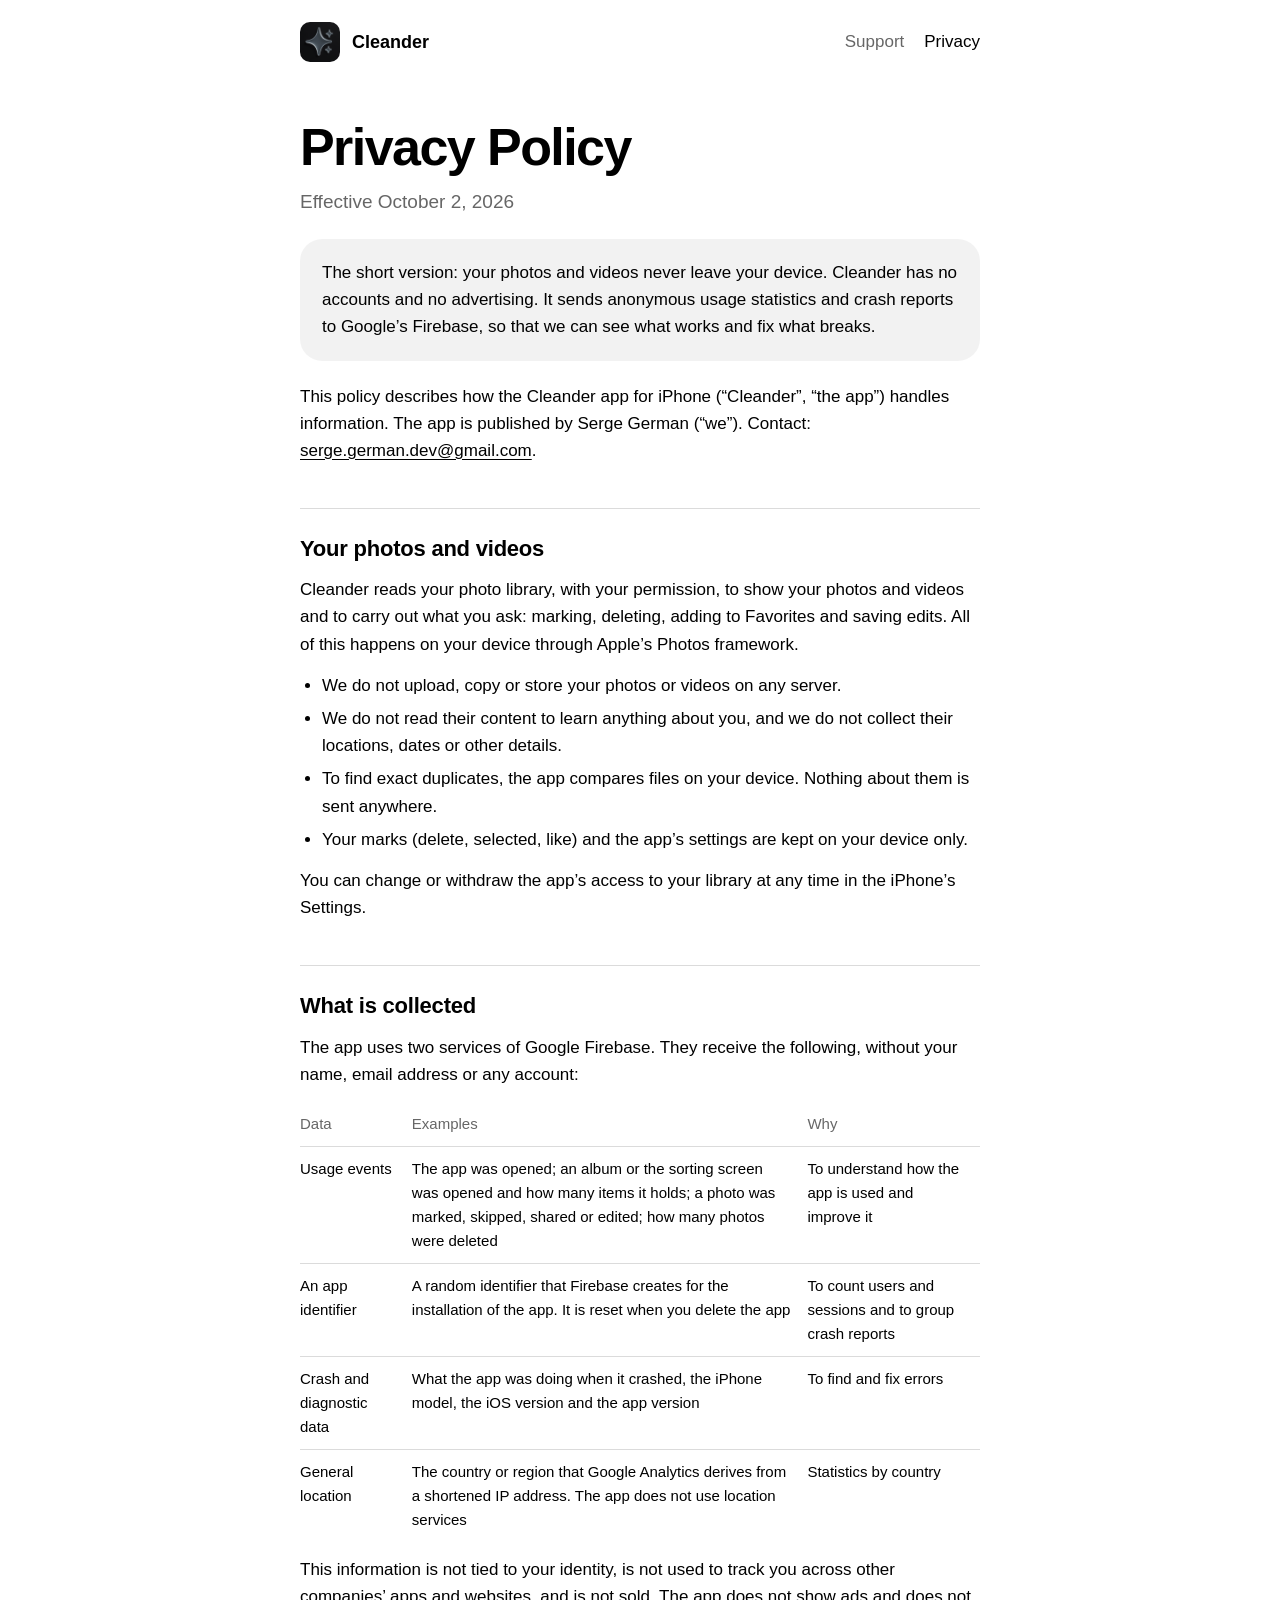
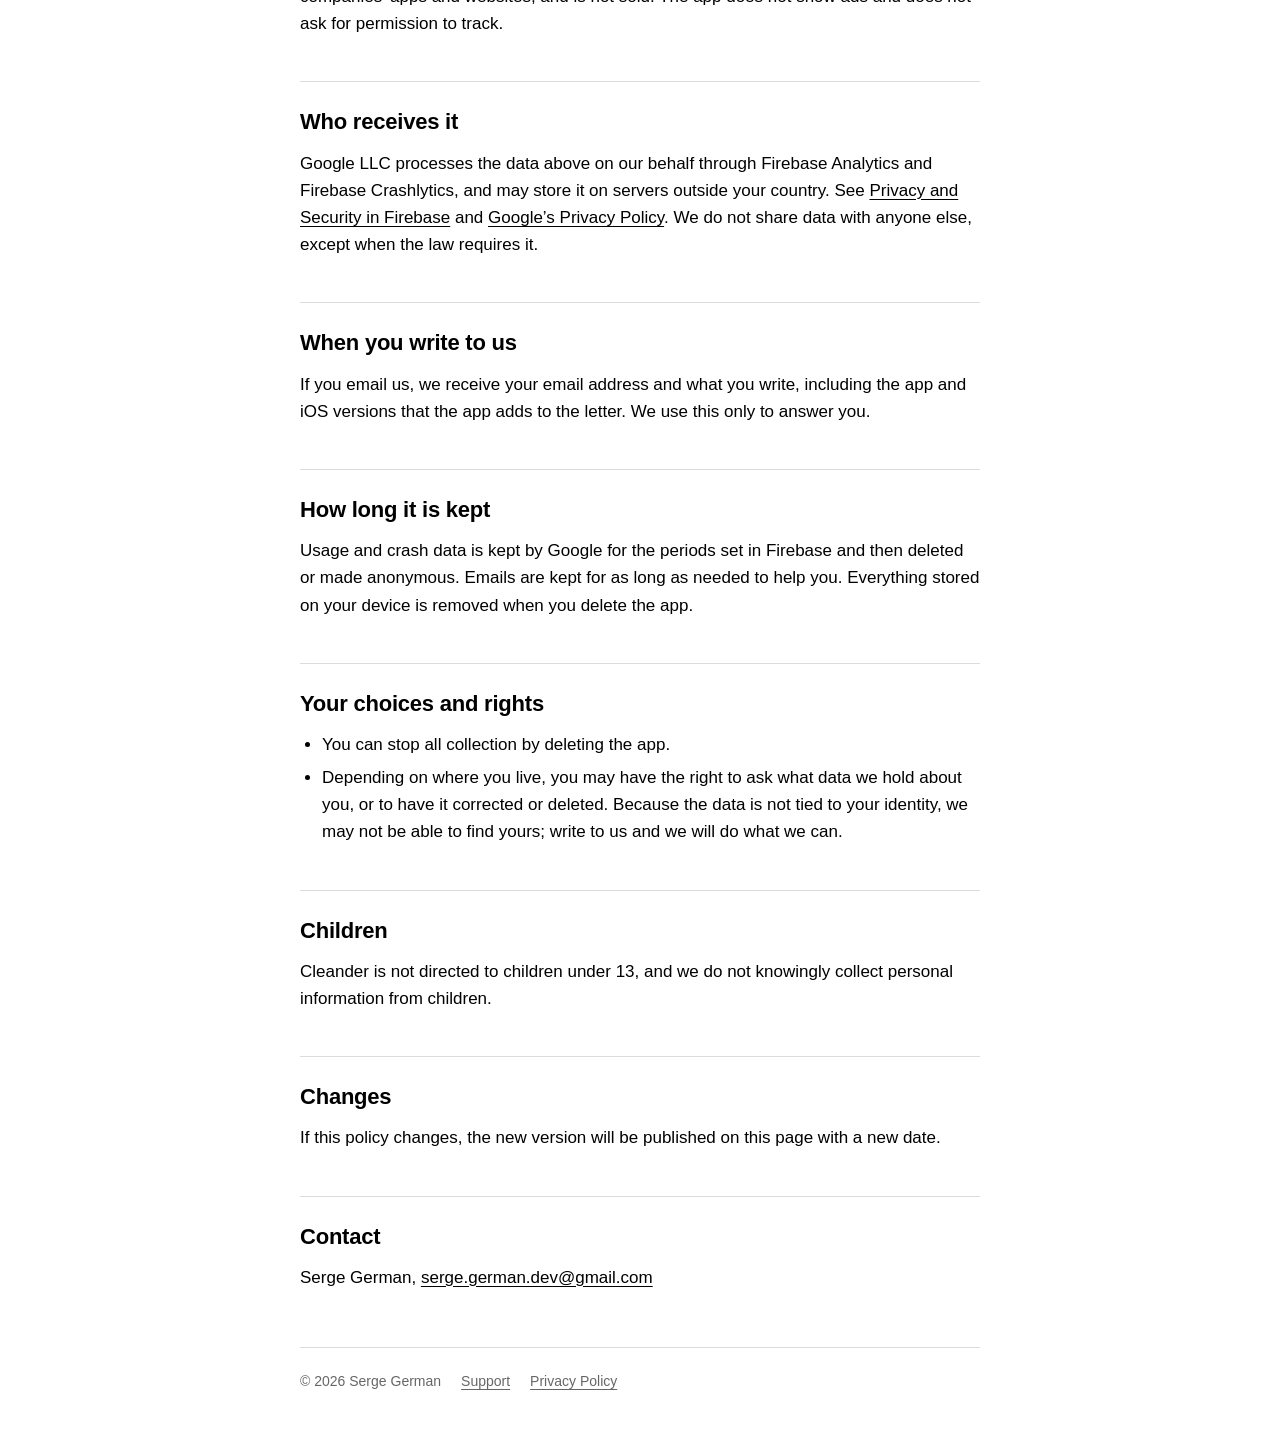
==== privacy/index.html @ ff63585e "Cleander: support page and privacy policy Co-Authored-By: Claude Fable 5.1 <noreply@anthropic.com>" ====
<!doctype html>
<html lang="en">
<head>
<meta charset="utf-8">
<meta name="viewport" content="width=device-width, initial-scale=1">
<title>Cleander Privacy Policy</title>
<meta name="description" content="What data Cleander handles, what leaves your device and what never does.">
<link rel="icon" href="/favicon.png">
<link rel="stylesheet" href="/style.css">
</head>
<body>
<div class="wrap">
<header>
  <a class="brand" href="/"><img src="/icon.png" alt="">Cleander</a>
  <nav><a href="/support/">Support</a><a href="/privacy/" aria-current="page">Privacy</a></nav>
</header>
<main>
<h1>Privacy Policy</h1>
<p class="lead">Effective October 2, 2026</p>

<div class="card">
  <p>The short version: your photos and videos never leave your device. Cleander has no accounts and no advertising. It sends anonymous usage statistics and crash reports to Google’s Firebase, so that we can see what works and fix what breaks.</p>
</div>

<p>This policy describes how the Cleander app for iPhone (“Cleander”, “the app”) handles information. The app is published by Serge German (“we”). Contact: <a href="mailto:serge.german.dev@gmail.com">serge.german.dev@gmail.com</a>.</p>

<h2>Your photos and videos</h2>
<p>Cleander reads your photo library, with your permission, to show your photos and videos and to carry out what you ask: marking, deleting, adding to Favorites and saving edits. All of this happens on your device through Apple’s Photos framework.</p>
<ul>
  <li>We do not upload, copy or store your photos or videos on any server.</li>
  <li>We do not read their content to learn anything about you, and we do not collect their locations, dates or other details.</li>
  <li>To find exact duplicates, the app compares files on your device. Nothing about them is sent anywhere.</li>
  <li>Your marks (delete, selected, like) and the app’s settings are kept on your device only.</li>
</ul>
<p>You can change or withdraw the app’s access to your library at any time in the iPhone’s Settings.</p>

<h2>What is collected</h2>
<p>The app uses two services of Google Firebase. They receive the following, without your name, email address or any account:</p>
<div class="scroll">
<table>
  <thead><tr><th>Data</th><th>Examples</th><th>Why</th></tr></thead>
  <tbody>
    <tr><td>Usage events</td><td>The app was opened; an album or the sorting screen was opened and how many items it holds; a photo was marked, skipped, shared or edited; how many photos were deleted</td><td>To understand how the app is used and improve it</td></tr>
    <tr><td>An app identifier</td><td>A random identifier that Firebase creates for the installation of the app. It is reset when you delete the app</td><td>To count users and sessions and to group crash reports</td></tr>
    <tr><td>Crash and diagnostic data</td><td>What the app was doing when it crashed, the iPhone model, the iOS version and the app version</td><td>To find and fix errors</td></tr>
    <tr><td>General location</td><td>The country or region that Google Analytics derives from a shortened IP address. The app does not use location services</td><td>Statistics by country</td></tr>
  </tbody>
</table>
</div>
<p>This information is not tied to your identity, is not used to track you across other companies’ apps and websites, and is not sold. The app does not show ads and does not ask for permission to track.</p>

<h2>Who receives it</h2>
<p>Google LLC processes the data above on our behalf through Firebase Analytics and Firebase Crashlytics, and may store it on servers outside your country. See <a href="https://firebase.google.com/support/privacy">Privacy and Security in Firebase</a> and <a href="https://policies.google.com/privacy">Google’s Privacy Policy</a>. We do not share data with anyone else, except when the law requires it.</p>

<h2>When you write to us</h2>
<p>If you email us, we receive your email address and what you write, including the app and iOS versions that the app adds to the letter. We use this only to answer you.</p>

<h2>How long it is kept</h2>
<p>Usage and crash data is kept by Google for the periods set in Firebase and then deleted or made anonymous. Emails are kept for as long as needed to help you. Everything stored on your device is removed when you delete the app.</p>

<h2>Your choices and rights</h2>
<ul>
  <li>You can stop all collection by deleting the app.</li>
  <li>Depending on where you live, you may have the right to ask what data we hold about you, or to have it corrected or deleted. Because the data is not tied to your identity, we may not be able to find yours; write to us and we will do what we can.</li>
</ul>

<h2>Children</h2>
<p>Cleander is not directed to children under 13, and we do not knowingly collect personal information from children.</p>

<h2>Changes</h2>
<p>If this policy changes, the new version will be published on this page with a new date.</p>

<h2>Contact</h2>
<p>Serge German, <a href="mailto:serge.german.dev@gmail.com">serge.german.dev@gmail.com</a></p>
</main>
<footer><span>© 2026 Serge German</span><a href="/support/">Support</a><a href="/privacy/">Privacy Policy</a></footer>
</div>
</body>
</html>
---- style.css ----
/* Cleander's pages: black and white, the same calm look as the app. */
:root { color-scheme: dark; --bg: #000; --fg: #fff; --muted: rgba(255,255,255,.62); --line: rgba(255,255,255,.16); --fill: rgba(255,255,255,.08); }
@media (prefers-color-scheme: light) { :root { color-scheme: light; --bg: #fff; --fg: #000; --muted: rgba(0,0,0,.6); --line: rgba(0,0,0,.14); --fill: rgba(0,0,0,.05); } }
* { box-sizing: border-box; }
body { margin: 0; background: var(--bg); color: var(--fg); font: 17px/1.6 -apple-system, BlinkMacSystemFont, "SF Pro Text", "Helvetica Neue", "Segoe UI", Roboto, Arial, sans-serif; -webkit-font-smoothing: antialiased; }
.wrap { max-width: 720px; margin: 0 auto; padding: 0 20px; }
header { display: flex; align-items: center; justify-content: space-between; gap: 16px; padding: 22px 0; flex-wrap: wrap; }
.brand { display: flex; align-items: center; gap: 12px; font-weight: 600; font-size: 18px; color: var(--fg); text-decoration: none; }
.brand img { width: 40px; height: 40px; border-radius: 10px; display: block; }
nav { display: flex; gap: 20px; }
nav a { color: var(--muted); text-decoration: none; }
nav a:hover, nav a[aria-current="page"] { color: var(--fg); }
h1 { font-size: clamp(34px, 8vw, 52px); line-height: 1.05; letter-spacing: -.03em; font-weight: 800; margin: 36px 0 12px; text-wrap: balance; }
.lead { color: var(--muted); font-size: 19px; margin: 0 0 8px; }
h2 { font-size: 22px; letter-spacing: -.01em; margin: 44px 0 10px; padding-top: 22px; border-top: 1px solid var(--line); }
h3 { font-size: 17px; margin: 24px 0 4px; }
p, ul { margin: 0 0 14px; }
ul { padding-left: 22px; }
li { margin-bottom: 6px; }
a { color: var(--fg); text-underline-offset: 3px; }
.card { background: var(--fill); border-radius: 22px; padding: 20px 22px; margin: 22px 0; }
.card p:last-child { margin-bottom: 0; }
.mail { font-size: 20px; font-weight: 600; overflow-wrap: anywhere; }
.pill { display: inline-block; background: var(--fg); color: var(--bg); text-decoration: none; font-weight: 600; padding: 12px 22px; border-radius: 99px; margin-top: 6px; }
table { border-collapse: collapse; width: 100%; font-size: 15px; }
.scroll { overflow-x: auto; margin: 0 0 14px; }
th, td { text-align: left; vertical-align: top; padding: 10px 14px 10px 0; border-top: 1px solid var(--line); }
thead th { border-top: 0; color: var(--muted); font-weight: 500; }
footer { color: var(--muted); font-size: 14px; border-top: 1px solid var(--line); margin-top: 56px; padding: 22px 0 44px; display: flex; gap: 8px 20px; flex-wrap: wrap; }
footer a { color: var(--muted); }
:focus-visible { outline: 2px solid var(--fg); outline-offset: 3px; border-radius: 4px; }
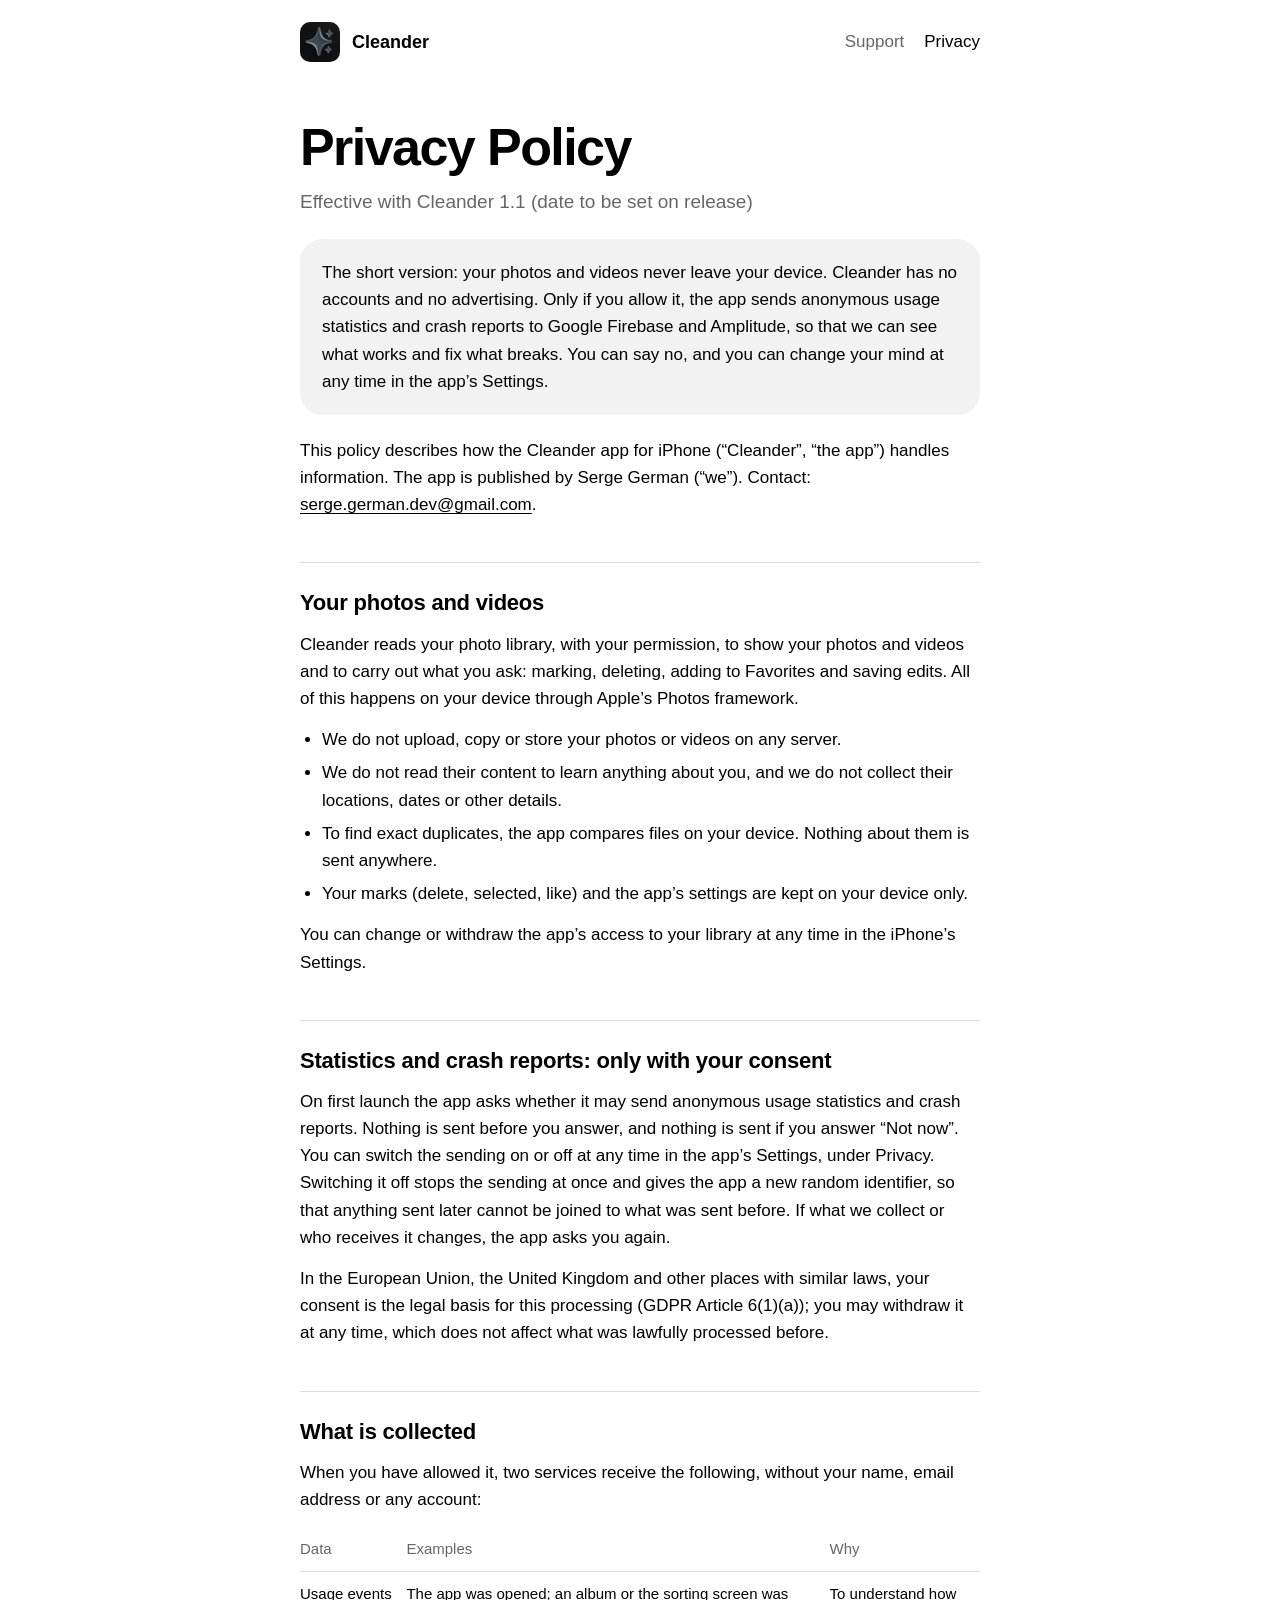
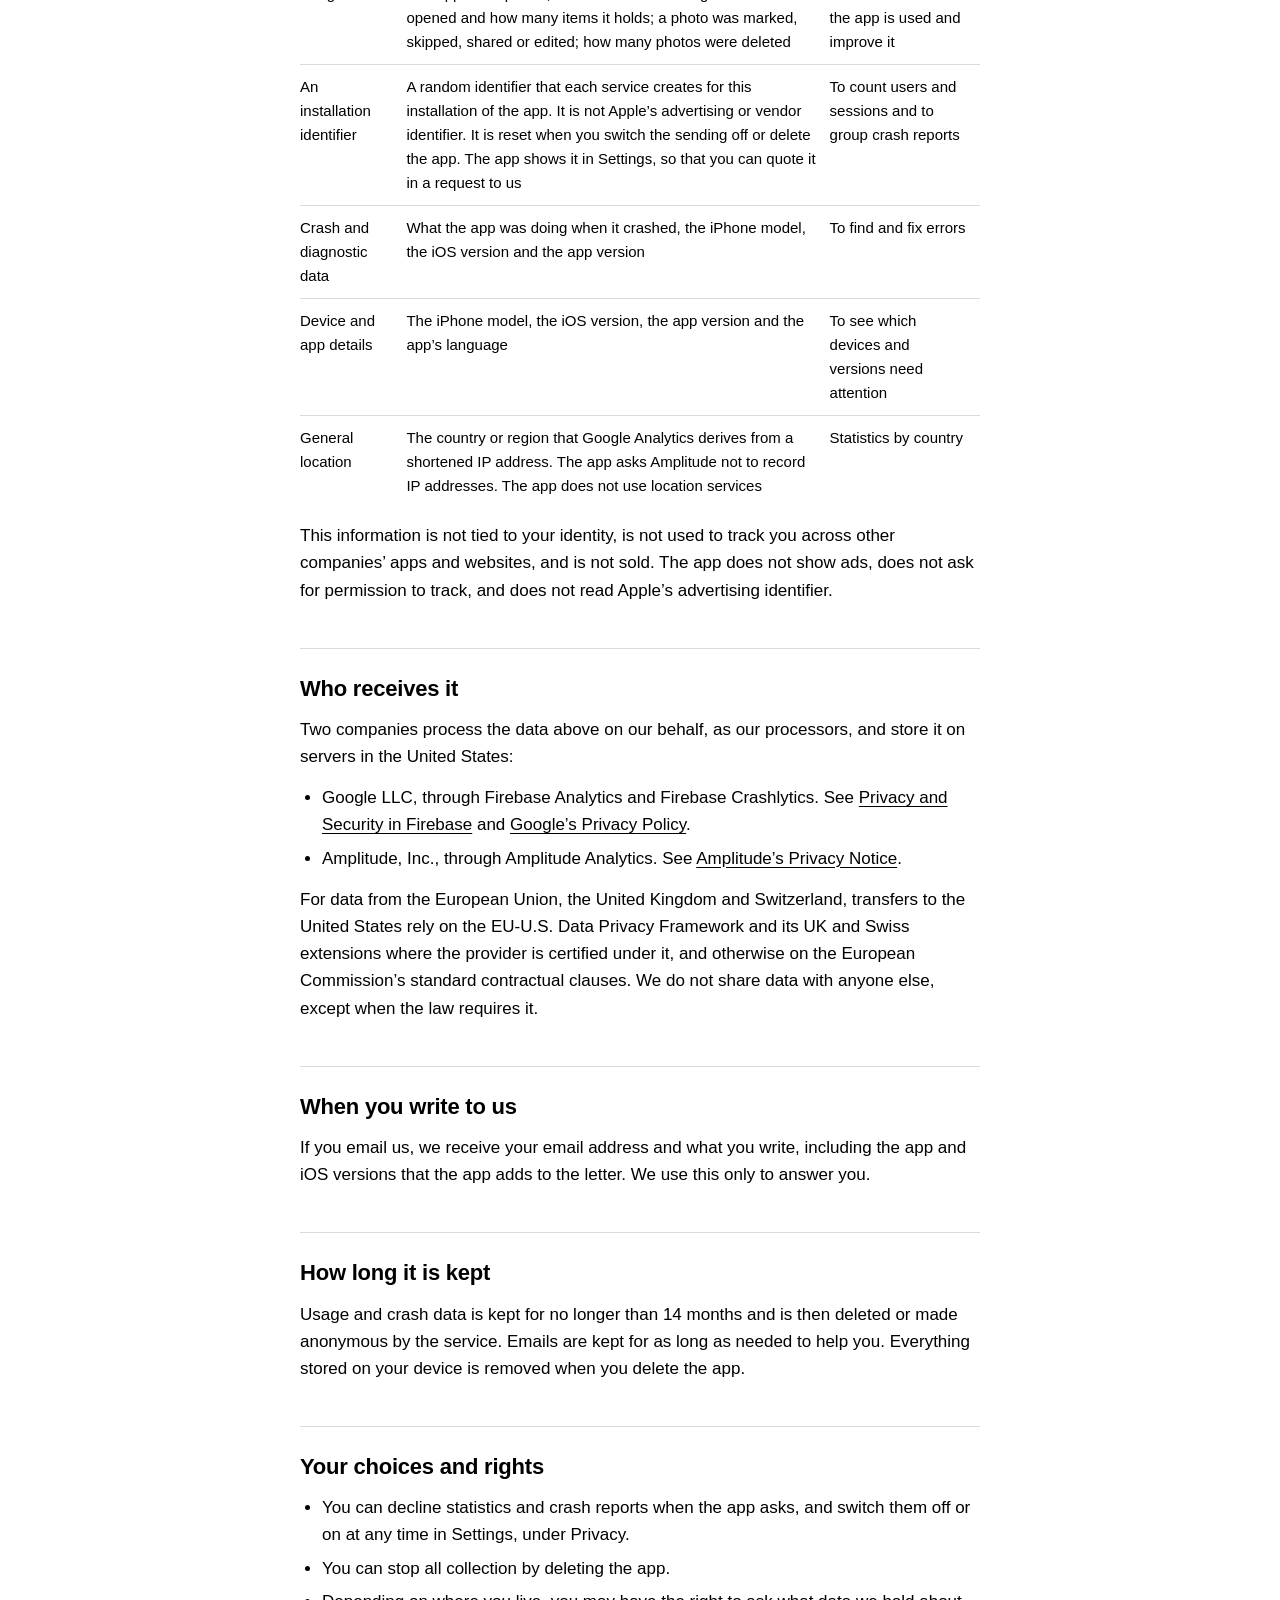
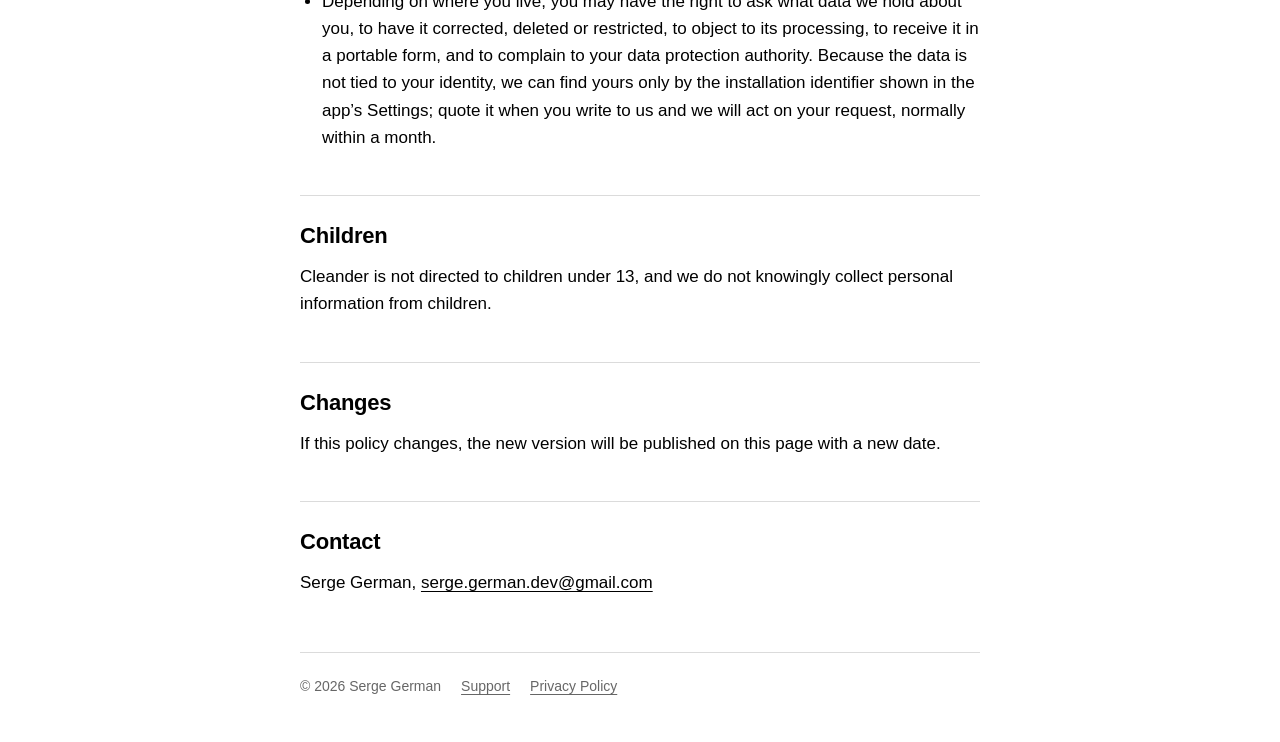
==== commit 254245c9: "Privacy policy for Cleander 1.1: consent for statistics, Amplitude as a second processor, retention " ====
--- a/privacy/index.html
+++ b/privacy/index.html
@@ -16,10 +16,10 @@
 </header>
 <main>
 <h1>Privacy Policy</h1>
-<p class="lead">Effective October 2, 2026</p>
+<p class="lead">Effective with Cleander 1.1 (date to be set on release)</p>
 
 <div class="card">
-  <p>The short version: your photos and videos never leave your device. Cleander has no accounts and no advertising. It sends anonymous usage statistics and crash reports to Google’s Firebase, so that we can see what works and fix what breaks.</p>
+  <p>The short version: your photos and videos never leave your device. Cleander has no accounts and no advertising. Only if you allow it, the app sends anonymous usage statistics and crash reports to Google Firebase and Amplitude, so that we can see what works and fix what breaks. You can say no, and you can change your mind at any time in the app’s Settings.</p>
 </div>
 
 <p>This policy describes how the Cleander app for iPhone (“Cleander”, “the app”) handles information. The app is published by Serge German (“we”). Contact: <a href="mailto:serge.german.dev@gmail.com">serge.german.dev@gmail.com</a>.</p>
@@ -34,34 +34,45 @@
 </ul>
 <p>You can change or withdraw the app’s access to your library at any time in the iPhone’s Settings.</p>
 
+<h2>Statistics and crash reports: only with your consent</h2>
+<p>On first launch the app asks whether it may send anonymous usage statistics and crash reports. Nothing is sent before you answer, and nothing is sent if you answer “Not now”. You can switch the sending on or off at any time in the app’s Settings, under Privacy. Switching it off stops the sending at once and gives the app a new random identifier, so that anything sent later cannot be joined to what was sent before. If what we collect or who receives it changes, the app asks you again.</p>
+<p>In the European Union, the United Kingdom and other places with similar laws, your consent is the legal basis for this processing (GDPR Article 6(1)(a)); you may withdraw it at any time, which does not affect what was lawfully processed before.</p>
+
 <h2>What is collected</h2>
-<p>The app uses two services of Google Firebase. They receive the following, without your name, email address or any account:</p>
+<p>When you have allowed it, two services receive the following, without your name, email address or any account:</p>
 <div class="scroll">
 <table>
   <thead><tr><th>Data</th><th>Examples</th><th>Why</th></tr></thead>
   <tbody>
     <tr><td>Usage events</td><td>The app was opened; an album or the sorting screen was opened and how many items it holds; a photo was marked, skipped, shared or edited; how many photos were deleted</td><td>To understand how the app is used and improve it</td></tr>
-    <tr><td>An app identifier</td><td>A random identifier that Firebase creates for the installation of the app. It is reset when you delete the app</td><td>To count users and sessions and to group crash reports</td></tr>
+    <tr><td>An installation identifier</td><td>A random identifier that each service creates for this installation of the app. It is not Apple’s advertising or vendor identifier. It is reset when you switch the sending off or delete the app. The app shows it in Settings, so that you can quote it in a request to us</td><td>To count users and sessions and to group crash reports</td></tr>
     <tr><td>Crash and diagnostic data</td><td>What the app was doing when it crashed, the iPhone model, the iOS version and the app version</td><td>To find and fix errors</td></tr>
-    <tr><td>General location</td><td>The country or region that Google Analytics derives from a shortened IP address. The app does not use location services</td><td>Statistics by country</td></tr>
+    <tr><td>Device and app details</td><td>The iPhone model, the iOS version, the app version and the app’s language</td><td>To see which devices and versions need attention</td></tr>
+    <tr><td>General location</td><td>The country or region that Google Analytics derives from a shortened IP address. The app asks Amplitude not to record IP addresses. The app does not use location services</td><td>Statistics by country</td></tr>
   </tbody>
 </table>
 </div>
-<p>This information is not tied to your identity, is not used to track you across other companies’ apps and websites, and is not sold. The app does not show ads and does not ask for permission to track.</p>
+<p>This information is not tied to your identity, is not used to track you across other companies’ apps and websites, and is not sold. The app does not show ads, does not ask for permission to track, and does not read Apple’s advertising identifier.</p>
 
 <h2>Who receives it</h2>
-<p>Google LLC processes the data above on our behalf through Firebase Analytics and Firebase Crashlytics, and may store it on servers outside your country. See <a href="https://firebase.google.com/support/privacy">Privacy and Security in Firebase</a> and <a href="https://policies.google.com/privacy">Google’s Privacy Policy</a>. We do not share data with anyone else, except when the law requires it.</p>
+<p>Two companies process the data above on our behalf, as our processors, and store it on servers in the United States:</p>
+<ul>
+  <li>Google LLC, through Firebase Analytics and Firebase Crashlytics. See <a href="https://firebase.google.com/support/privacy">Privacy and Security in Firebase</a> and <a href="https://policies.google.com/privacy">Google’s Privacy Policy</a>.</li>
+  <li>Amplitude, Inc., through Amplitude Analytics. See <a href="https://amplitude.com/privacy">Amplitude’s Privacy Notice</a>.</li>
+</ul>
+<p>For data from the European Union, the United Kingdom and Switzerland, transfers to the United States rely on the EU-U.S. Data Privacy Framework and its UK and Swiss extensions where the provider is certified under it, and otherwise on the European Commission’s standard contractual clauses. We do not share data with anyone else, except when the law requires it.</p>
 
 <h2>When you write to us</h2>
 <p>If you email us, we receive your email address and what you write, including the app and iOS versions that the app adds to the letter. We use this only to answer you.</p>
 
 <h2>How long it is kept</h2>
-<p>Usage and crash data is kept by Google for the periods set in Firebase and then deleted or made anonymous. Emails are kept for as long as needed to help you. Everything stored on your device is removed when you delete the app.</p>
+<p>Usage and crash data is kept for no longer than 14 months and is then deleted or made anonymous by the service. Emails are kept for as long as needed to help you. Everything stored on your device is removed when you delete the app.</p>
 
 <h2>Your choices and rights</h2>
 <ul>
+  <li>You can decline statistics and crash reports when the app asks, and switch them off or on at any time in Settings, under Privacy.</li>
   <li>You can stop all collection by deleting the app.</li>
-  <li>Depending on where you live, you may have the right to ask what data we hold about you, or to have it corrected or deleted. Because the data is not tied to your identity, we may not be able to find yours; write to us and we will do what we can.</li>
+  <li>Depending on where you live, you may have the right to ask what data we hold about you, to have it corrected, deleted or restricted, to object to its processing, to receive it in a portable form, and to complain to your data protection authority. Because the data is not tied to your identity, we can find yours only by the installation identifier shown in the app’s Settings; quote it when you write to us and we will act on your request, normally within a month.</li>
 </ul>
 
 <h2>Children</h2>
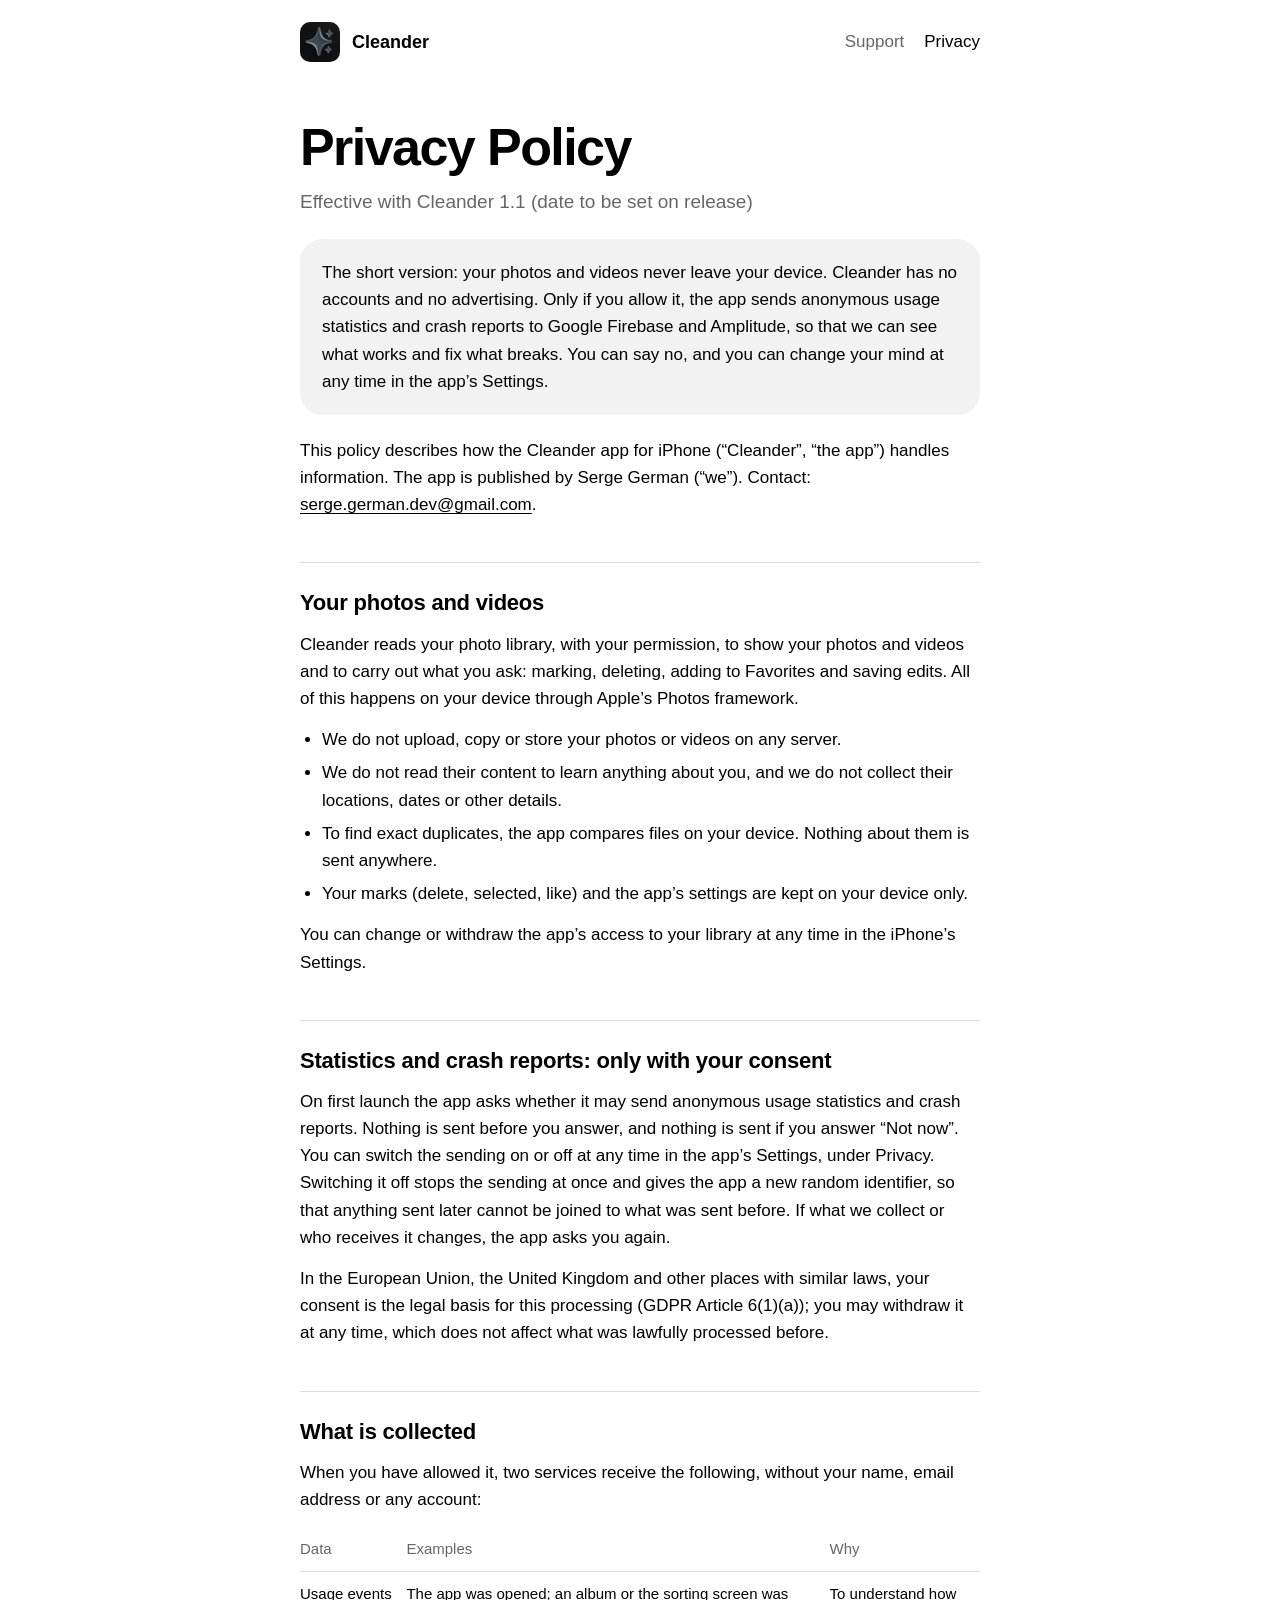
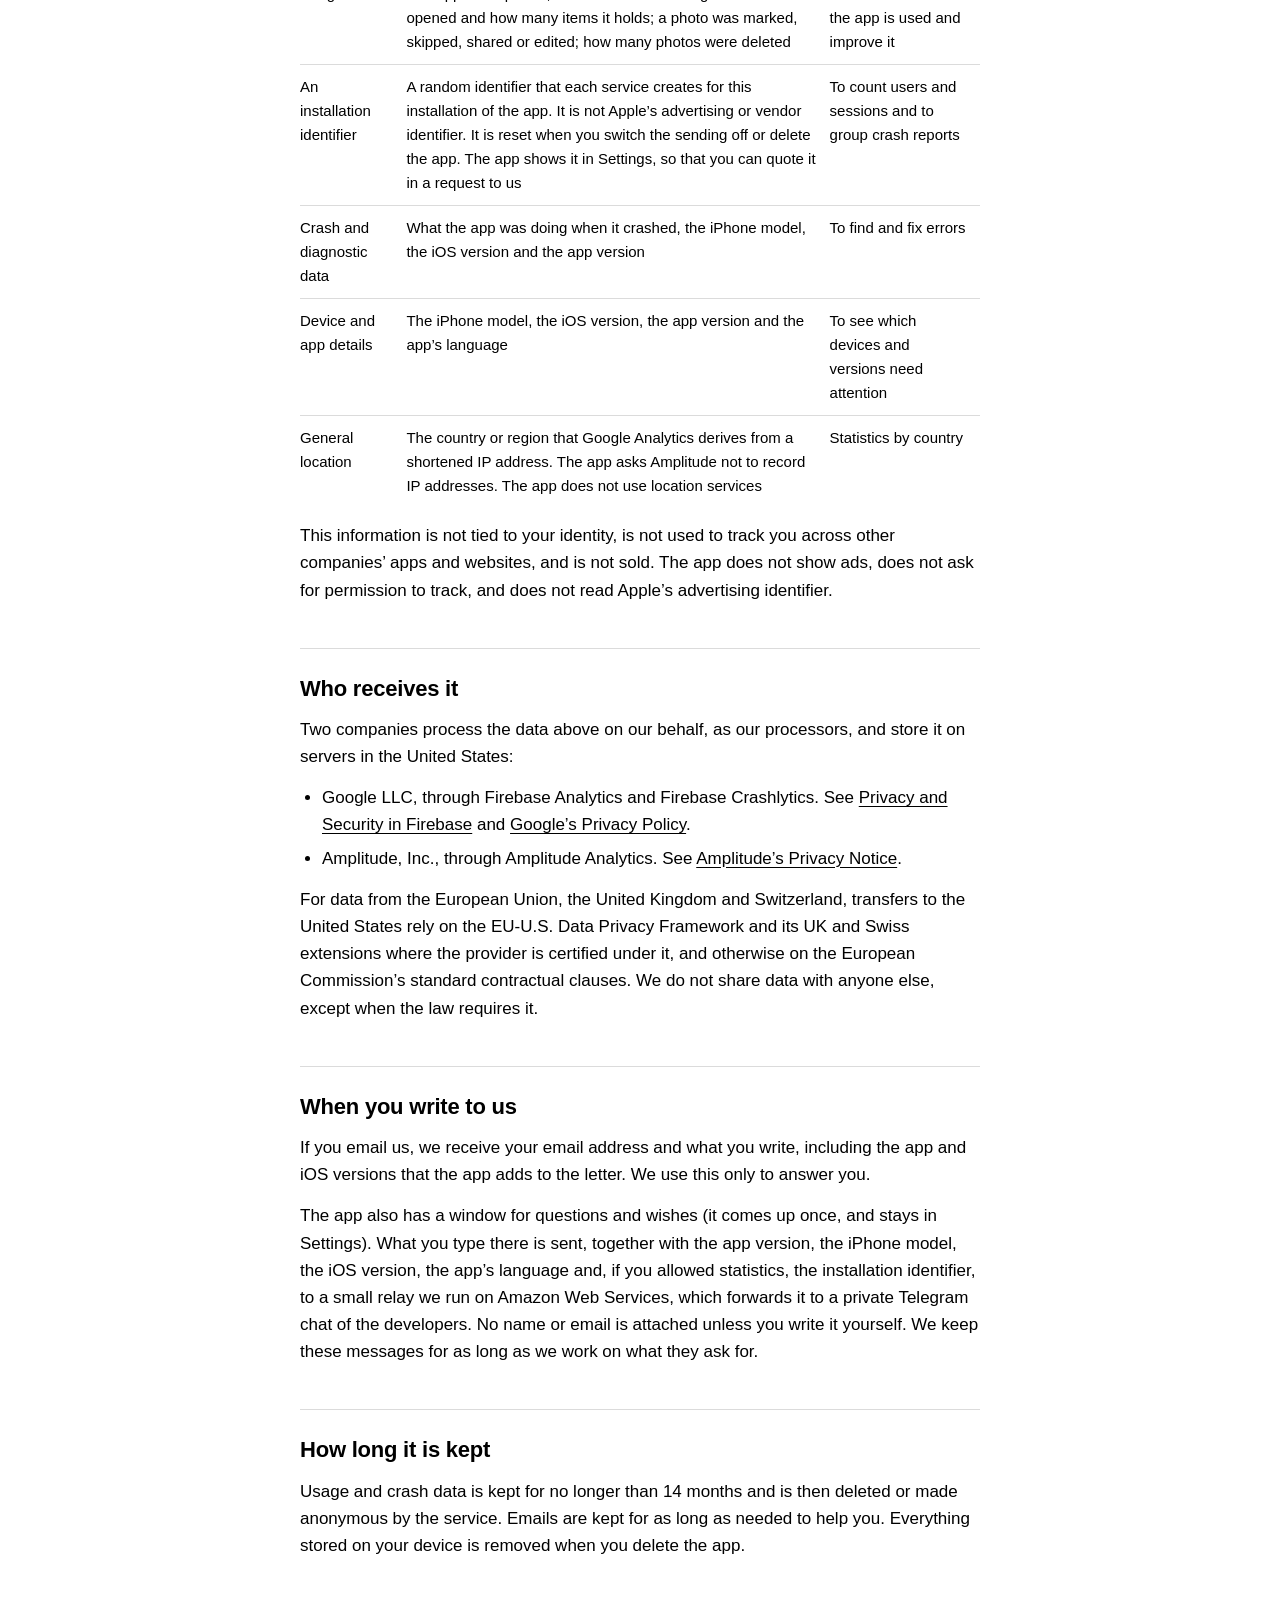
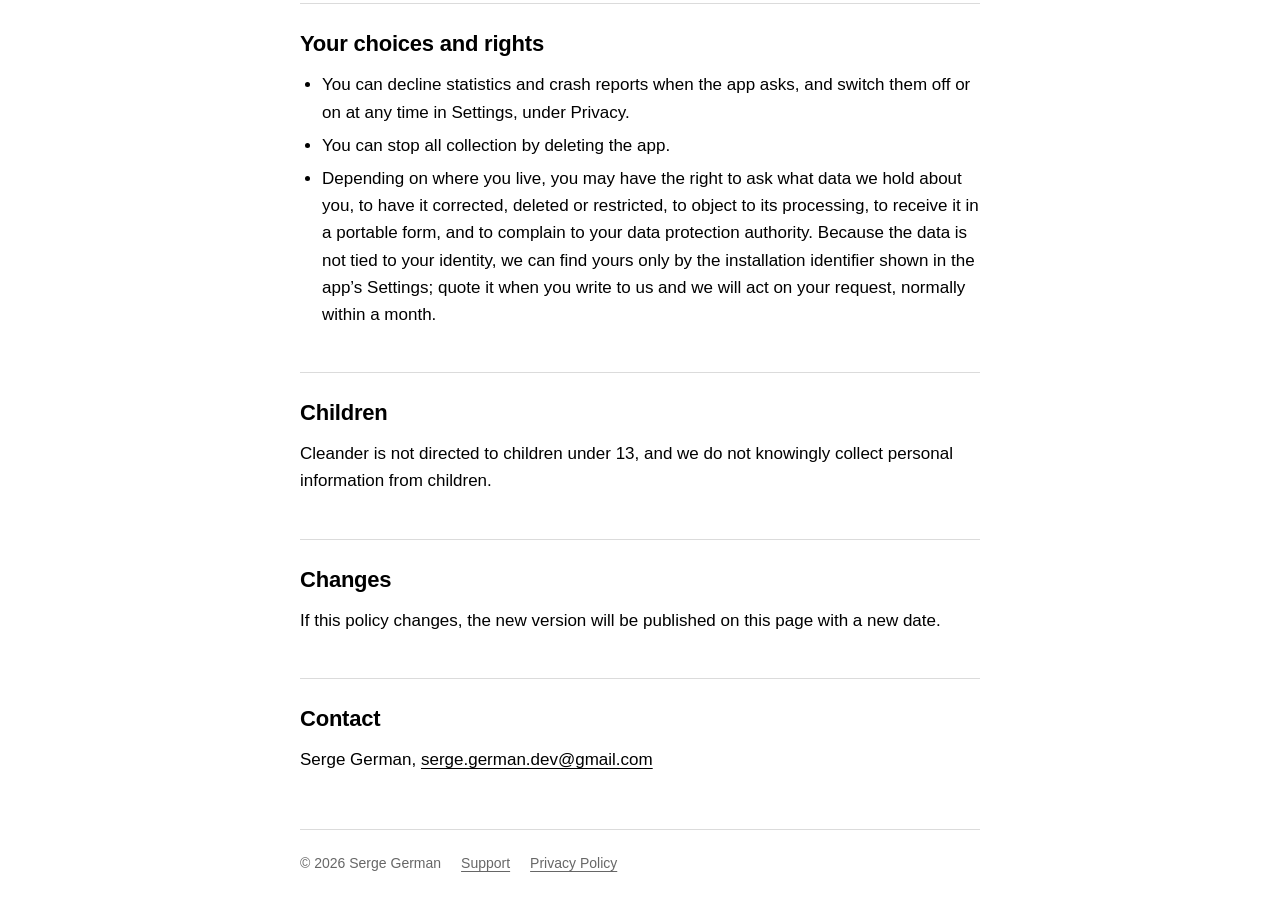
==== commit 1cf3d8a7: "Privacy policy: the in-app window for questions and wishes Co-Authored-By: Claude Fable 5.1 <noreply" ====
--- a/privacy/index.html
+++ b/privacy/index.html
@@ -64,6 +64,7 @@
 
 <h2>When you write to us</h2>
 <p>If you email us, we receive your email address and what you write, including the app and iOS versions that the app adds to the letter. We use this only to answer you.</p>
+<p>The app also has a window for questions and wishes (it comes up once, and stays in Settings). What you type there is sent, together with the app version, the iPhone model, the iOS version, the app’s language and, if you allowed statistics, the installation identifier, to a small relay we run on Amazon Web Services, which forwards it to a private Telegram chat of the developers. No name or email is attached unless you write it yourself. We keep these messages for as long as we work on what they ask for.</p>
 
 <h2>How long it is kept</h2>
 <p>Usage and crash data is kept for no longer than 14 months and is then deleted or made anonymous by the service. Emails are kept for as long as needed to help you. Everything stored on your device is removed when you delete the app.</p>
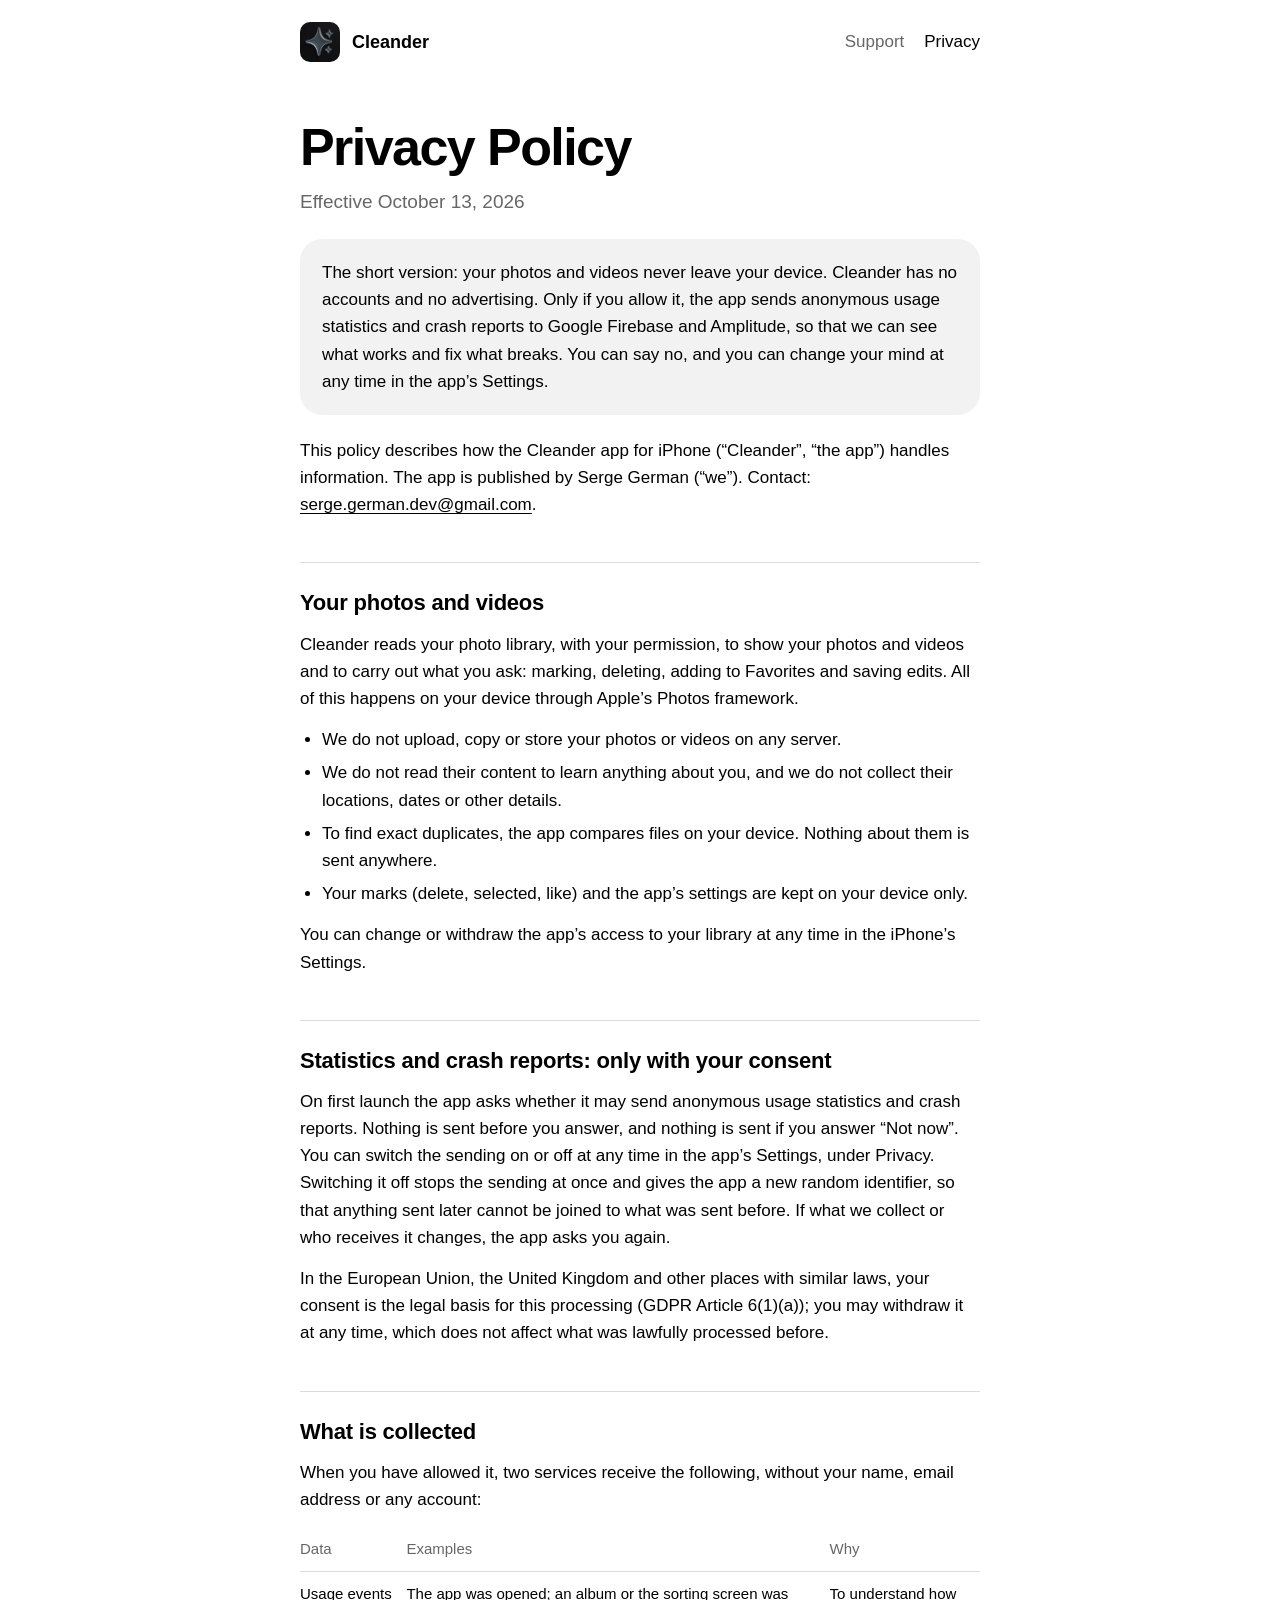
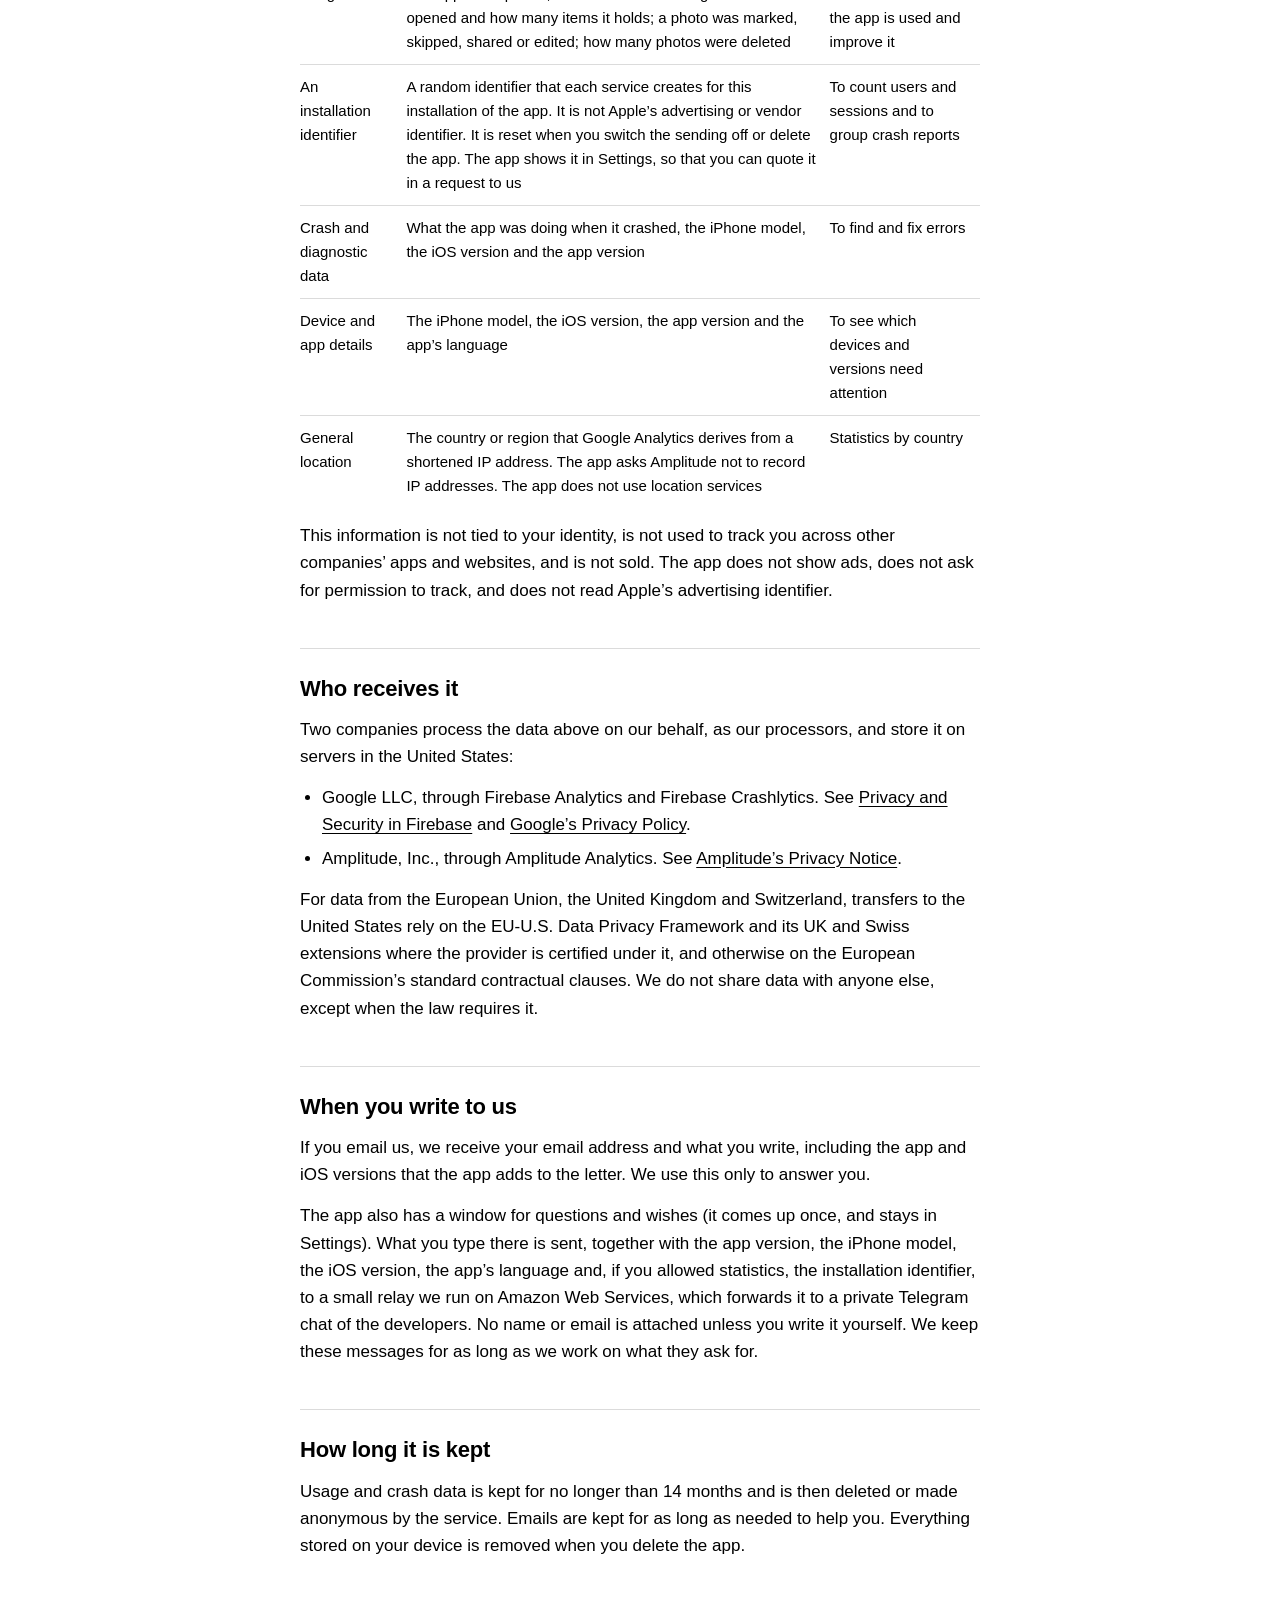
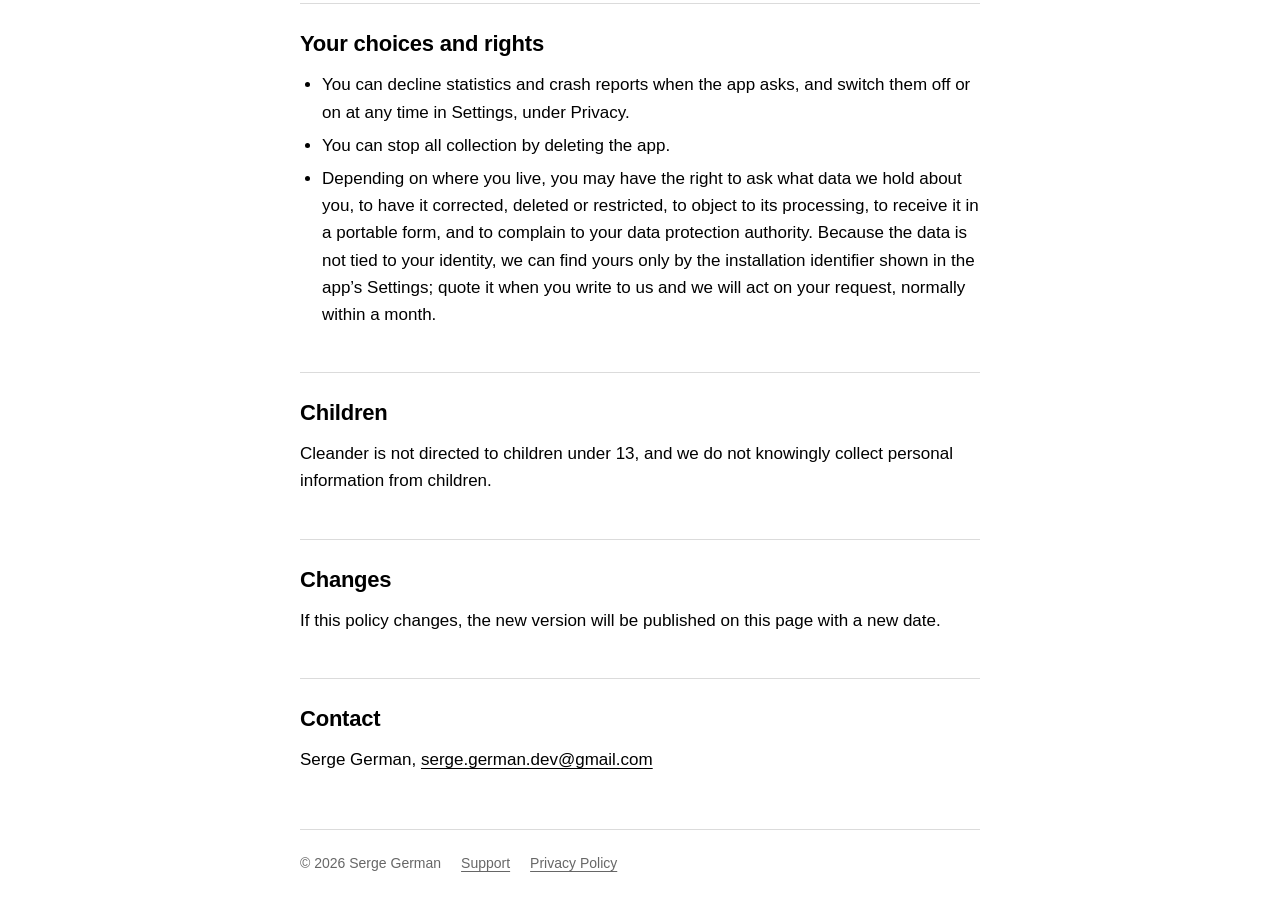
==== commit d239787c: "Privacy policy effective October 13, 2026 Co-Authored-By: Claude Fable 5.1 <noreply@anthropic.com>" ====
--- a/privacy/index.html
+++ b/privacy/index.html
@@ -16,7 +16,7 @@
 </header>
 <main>
 <h1>Privacy Policy</h1>
-<p class="lead">Effective with Cleander 1.1 (date to be set on release)</p>
+<p class="lead">Effective October 13, 2026</p>
 
 <div class="card">
   <p>The short version: your photos and videos never leave your device. Cleander has no accounts and no advertising. Only if you allow it, the app sends anonymous usage statistics and crash reports to Google Firebase and Amplitude, so that we can see what works and fix what breaks. You can say no, and you can change your mind at any time in the app’s Settings.</p>
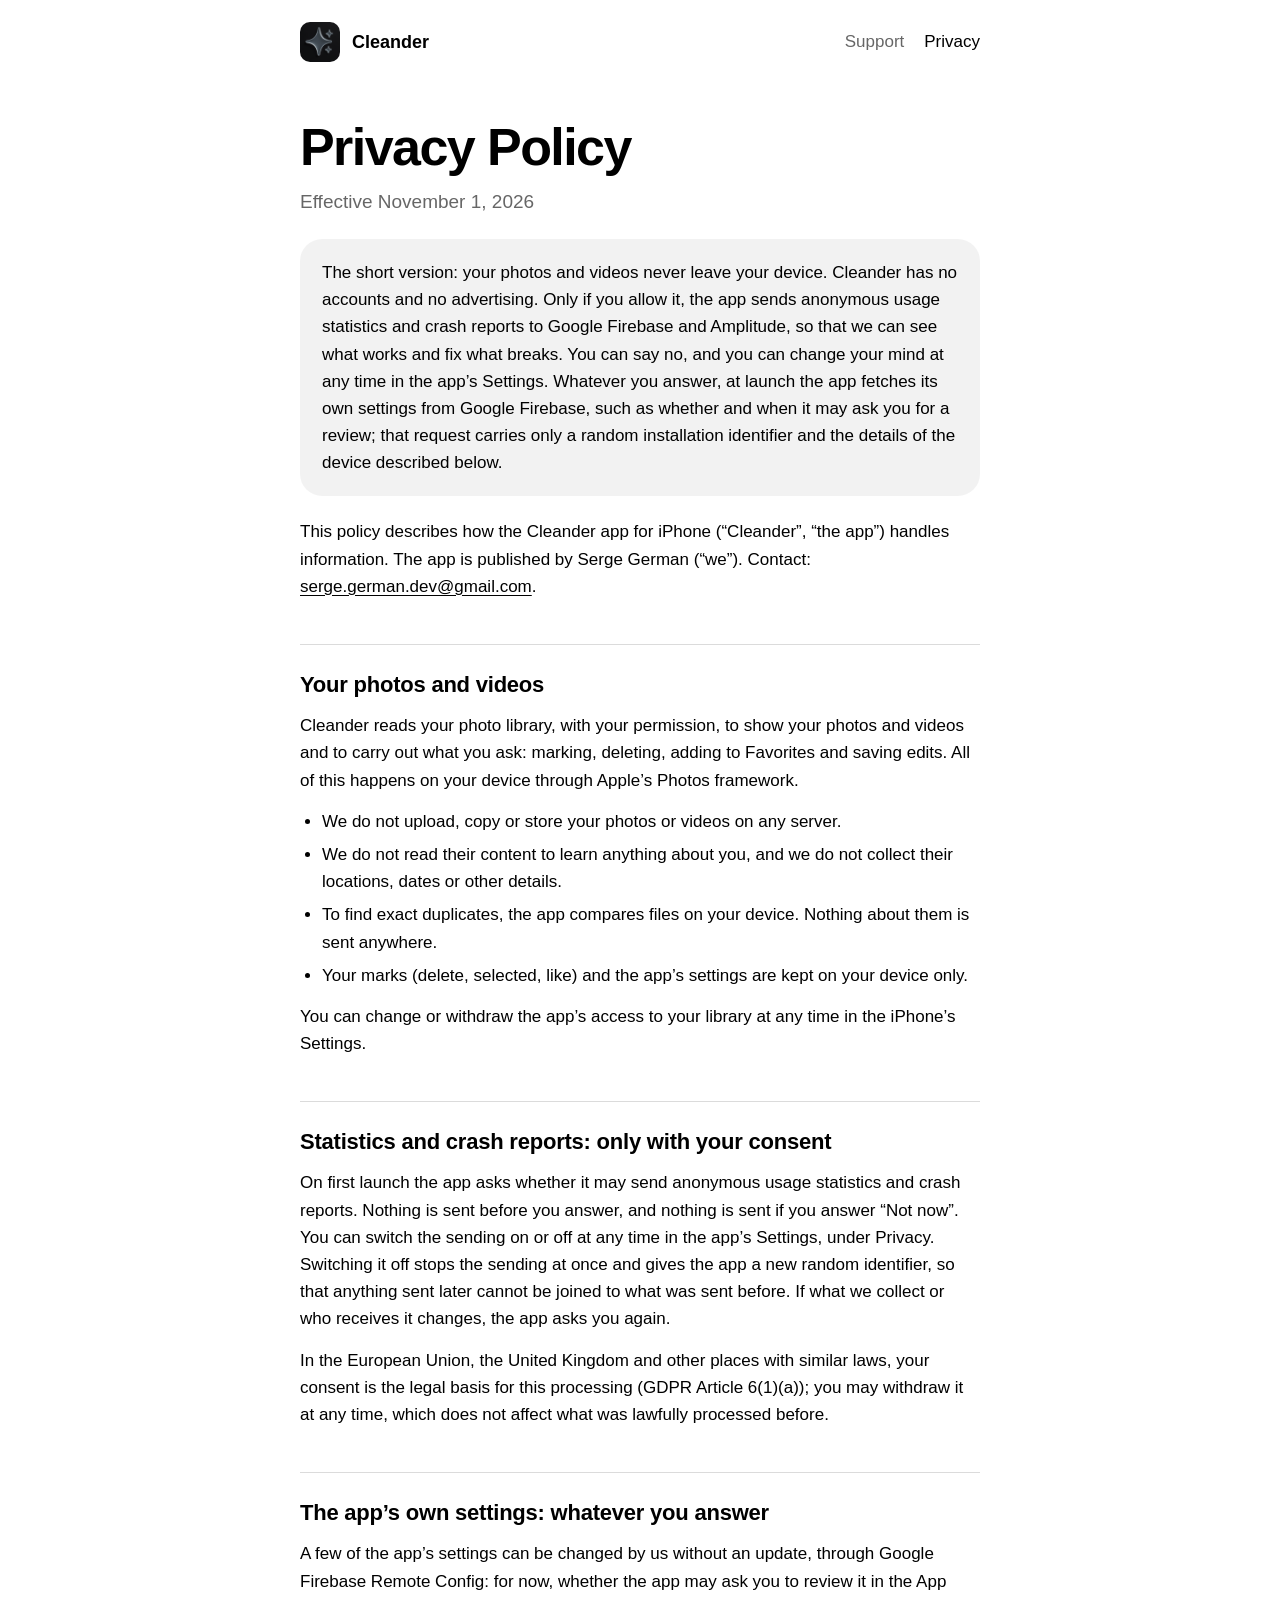
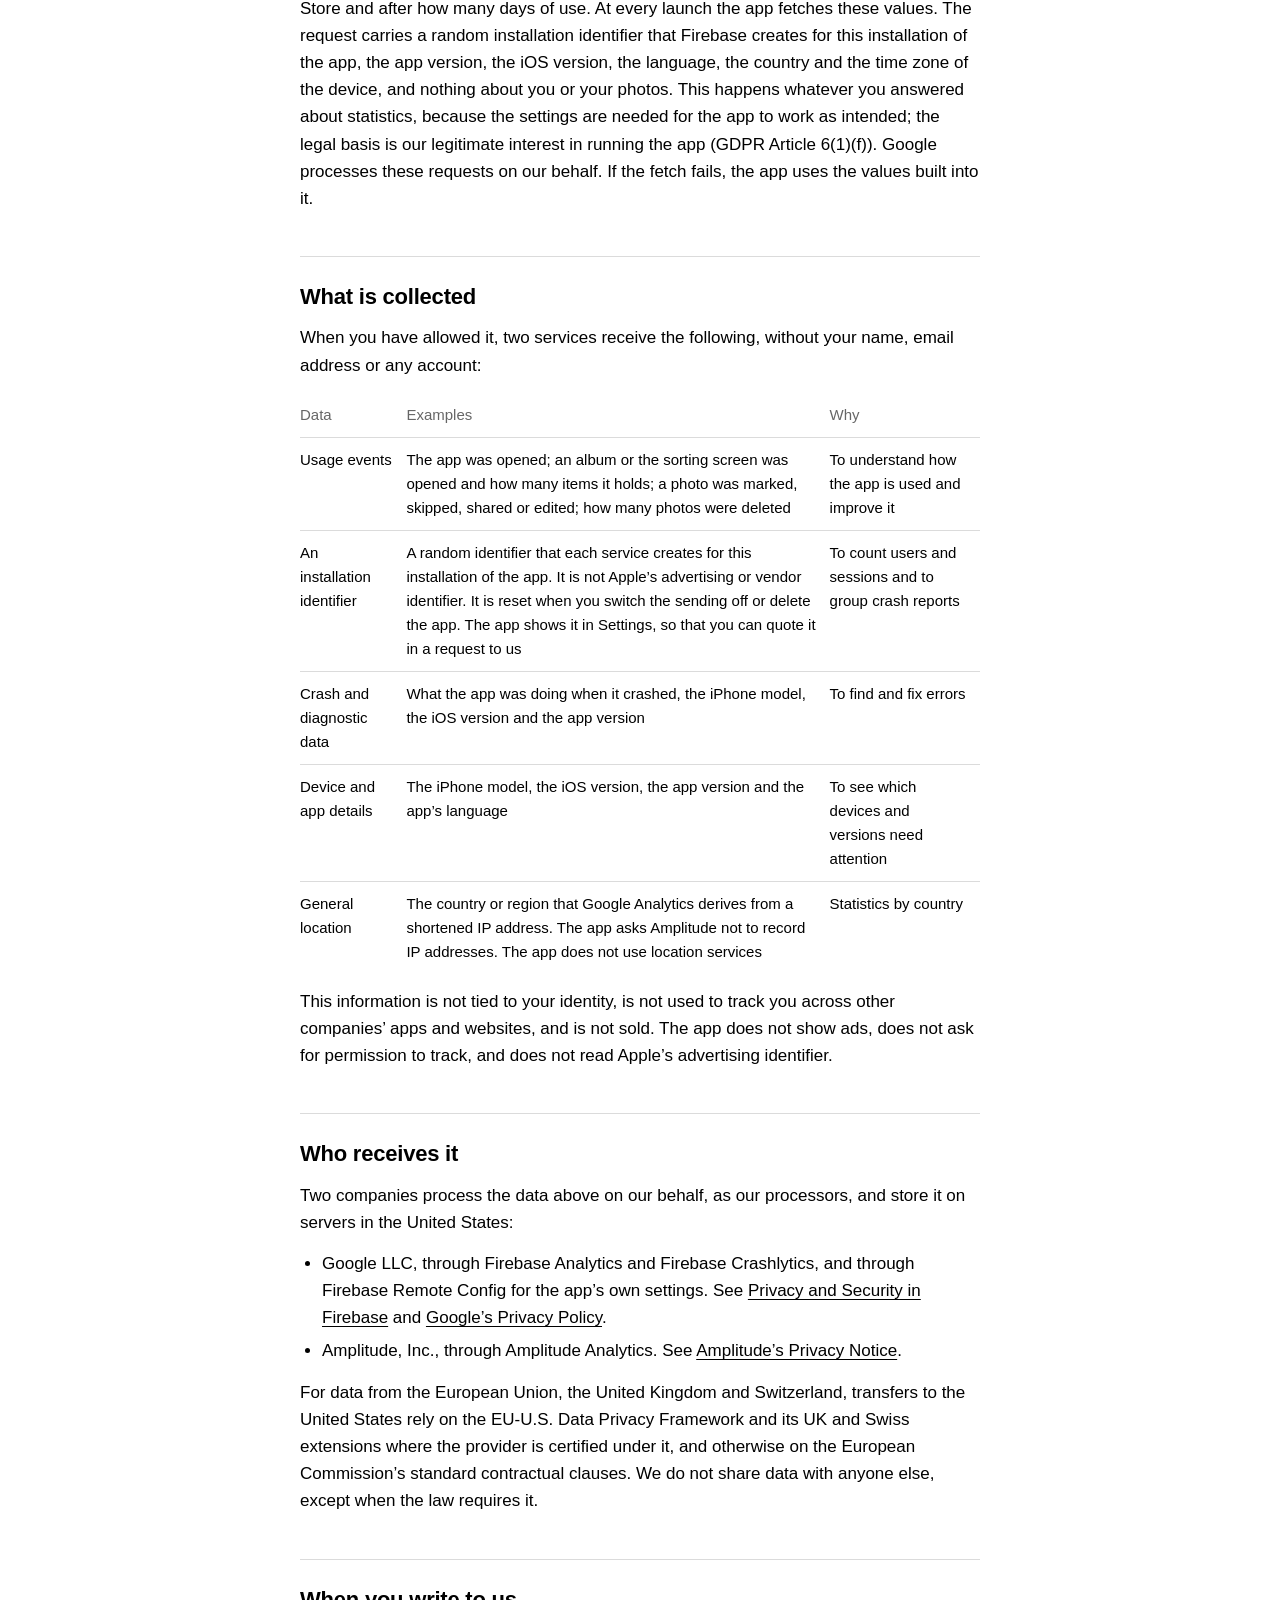
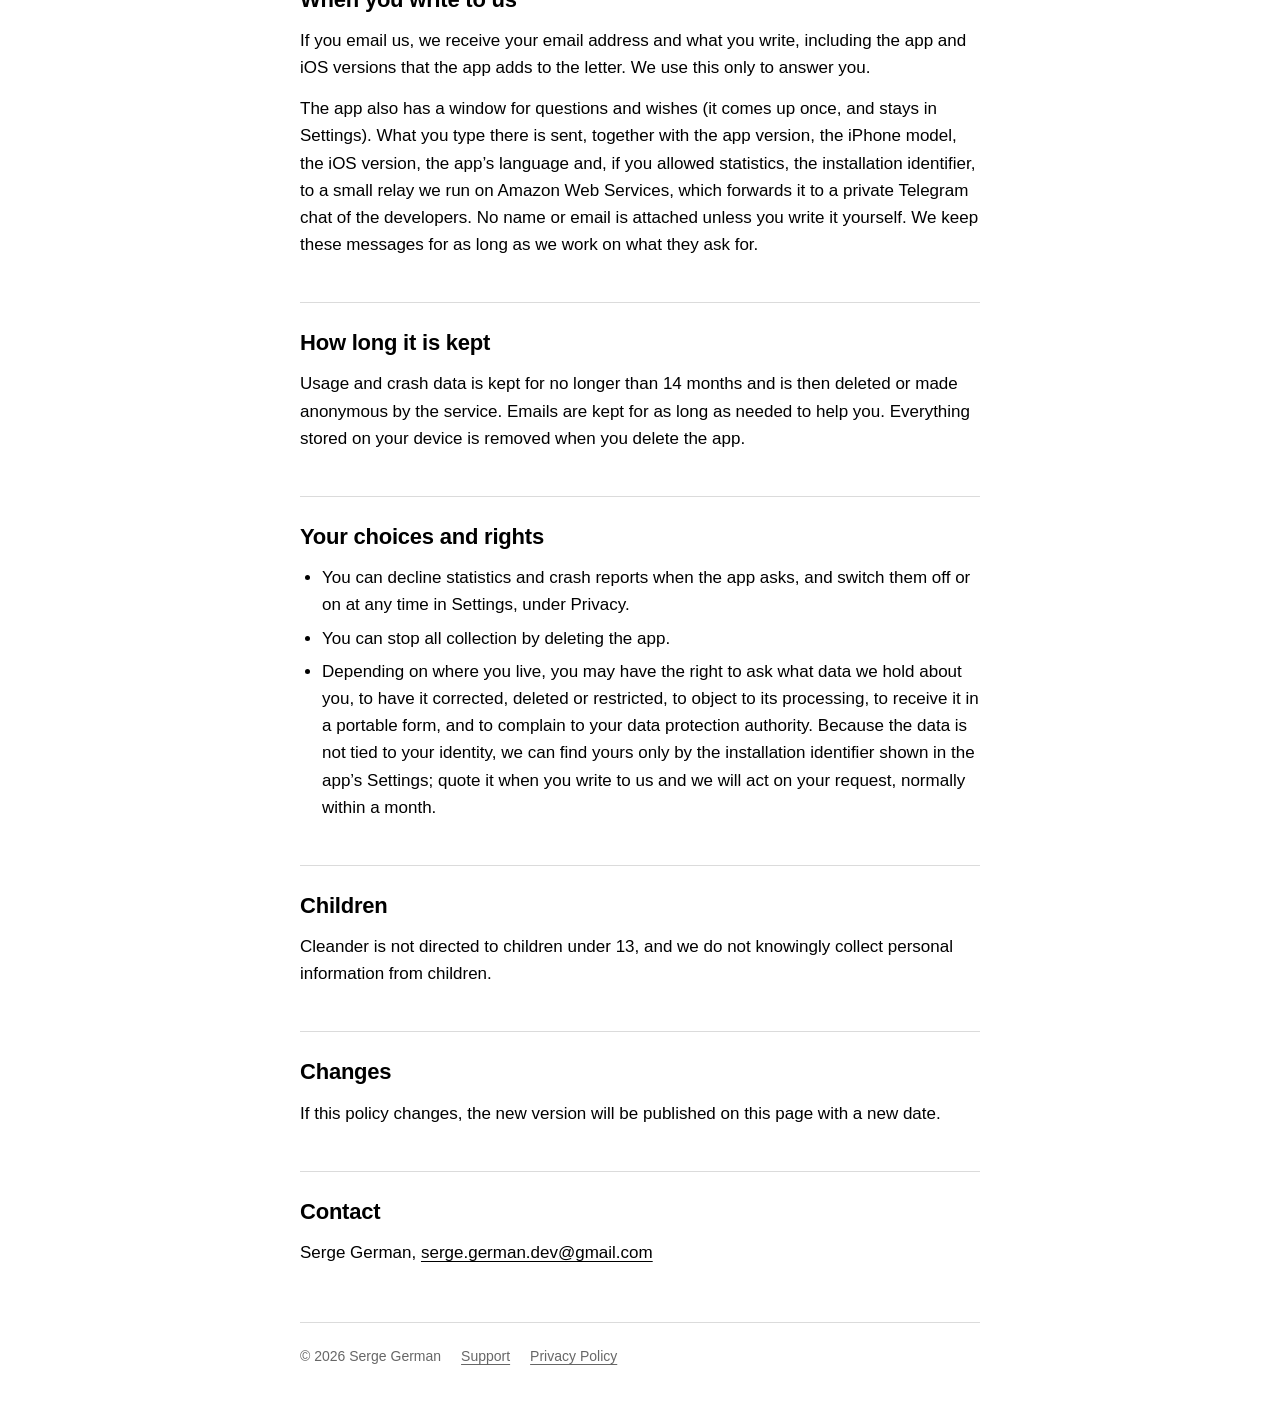
==== commit 4eeb1292: "Privacy policy: the app's own settings from Firebase Remote Config, fetched whatever the answer abou" ====
--- a/privacy/index.html
+++ b/privacy/index.html
@@ -16,10 +16,10 @@
 </header>
 <main>
 <h1>Privacy Policy</h1>
-<p class="lead">Effective October 13, 2026</p>
+<p class="lead">Effective November 1, 2026</p>
 
 <div class="card">
-  <p>The short version: your photos and videos never leave your device. Cleander has no accounts and no advertising. Only if you allow it, the app sends anonymous usage statistics and crash reports to Google Firebase and Amplitude, so that we can see what works and fix what breaks. You can say no, and you can change your mind at any time in the app’s Settings.</p>
+  <p>The short version: your photos and videos never leave your device. Cleander has no accounts and no advertising. Only if you allow it, the app sends anonymous usage statistics and crash reports to Google Firebase and Amplitude, so that we can see what works and fix what breaks. You can say no, and you can change your mind at any time in the app’s Settings. Whatever you answer, at launch the app fetches its own settings from Google Firebase, such as whether and when it may ask you for a review; that request carries only a random installation identifier and the details of the device described below.</p>
 </div>
 
 <p>This policy describes how the Cleander app for iPhone (“Cleander”, “the app”) handles information. The app is published by Serge German (“we”). Contact: <a href="mailto:serge.german.dev@gmail.com">serge.german.dev@gmail.com</a>.</p>
@@ -37,6 +37,9 @@
 <h2>Statistics and crash reports: only with your consent</h2>
 <p>On first launch the app asks whether it may send anonymous usage statistics and crash reports. Nothing is sent before you answer, and nothing is sent if you answer “Not now”. You can switch the sending on or off at any time in the app’s Settings, under Privacy. Switching it off stops the sending at once and gives the app a new random identifier, so that anything sent later cannot be joined to what was sent before. If what we collect or who receives it changes, the app asks you again.</p>
 <p>In the European Union, the United Kingdom and other places with similar laws, your consent is the legal basis for this processing (GDPR Article 6(1)(a)); you may withdraw it at any time, which does not affect what was lawfully processed before.</p>
+
+<h2>The app’s own settings: whatever you answer</h2>
+<p>A few of the app’s settings can be changed by us without an update, through Google Firebase Remote Config: for now, whether the app may ask you to review it in the App Store and after how many days of use. At every launch the app fetches these values. The request carries a random installation identifier that Firebase creates for this installation of the app, the app version, the iOS version, the language, the country and the time zone of the device, and nothing about you or your photos. This happens whatever you answered about statistics, because the settings are needed for the app to work as intended; the legal basis is our legitimate interest in running the app (GDPR Article 6(1)(f)). Google processes these requests on our behalf. If the fetch fails, the app uses the values built into it.</p>
 
 <h2>What is collected</h2>
 <p>When you have allowed it, two services receive the following, without your name, email address or any account:</p>
@@ -57,7 +60,7 @@
 <h2>Who receives it</h2>
 <p>Two companies process the data above on our behalf, as our processors, and store it on servers in the United States:</p>
 <ul>
-  <li>Google LLC, through Firebase Analytics and Firebase Crashlytics. See <a href="https://firebase.google.com/support/privacy">Privacy and Security in Firebase</a> and <a href="https://policies.google.com/privacy">Google’s Privacy Policy</a>.</li>
+  <li>Google LLC, through Firebase Analytics and Firebase Crashlytics, and through Firebase Remote Config for the app’s own settings. See <a href="https://firebase.google.com/support/privacy">Privacy and Security in Firebase</a> and <a href="https://policies.google.com/privacy">Google’s Privacy Policy</a>.</li>
   <li>Amplitude, Inc., through Amplitude Analytics. See <a href="https://amplitude.com/privacy">Amplitude’s Privacy Notice</a>.</li>
 </ul>
 <p>For data from the European Union, the United Kingdom and Switzerland, transfers to the United States rely on the EU-U.S. Data Privacy Framework and its UK and Swiss extensions where the provider is certified under it, and otherwise on the European Commission’s standard contractual clauses. We do not share data with anyone else, except when the law requires it.</p>
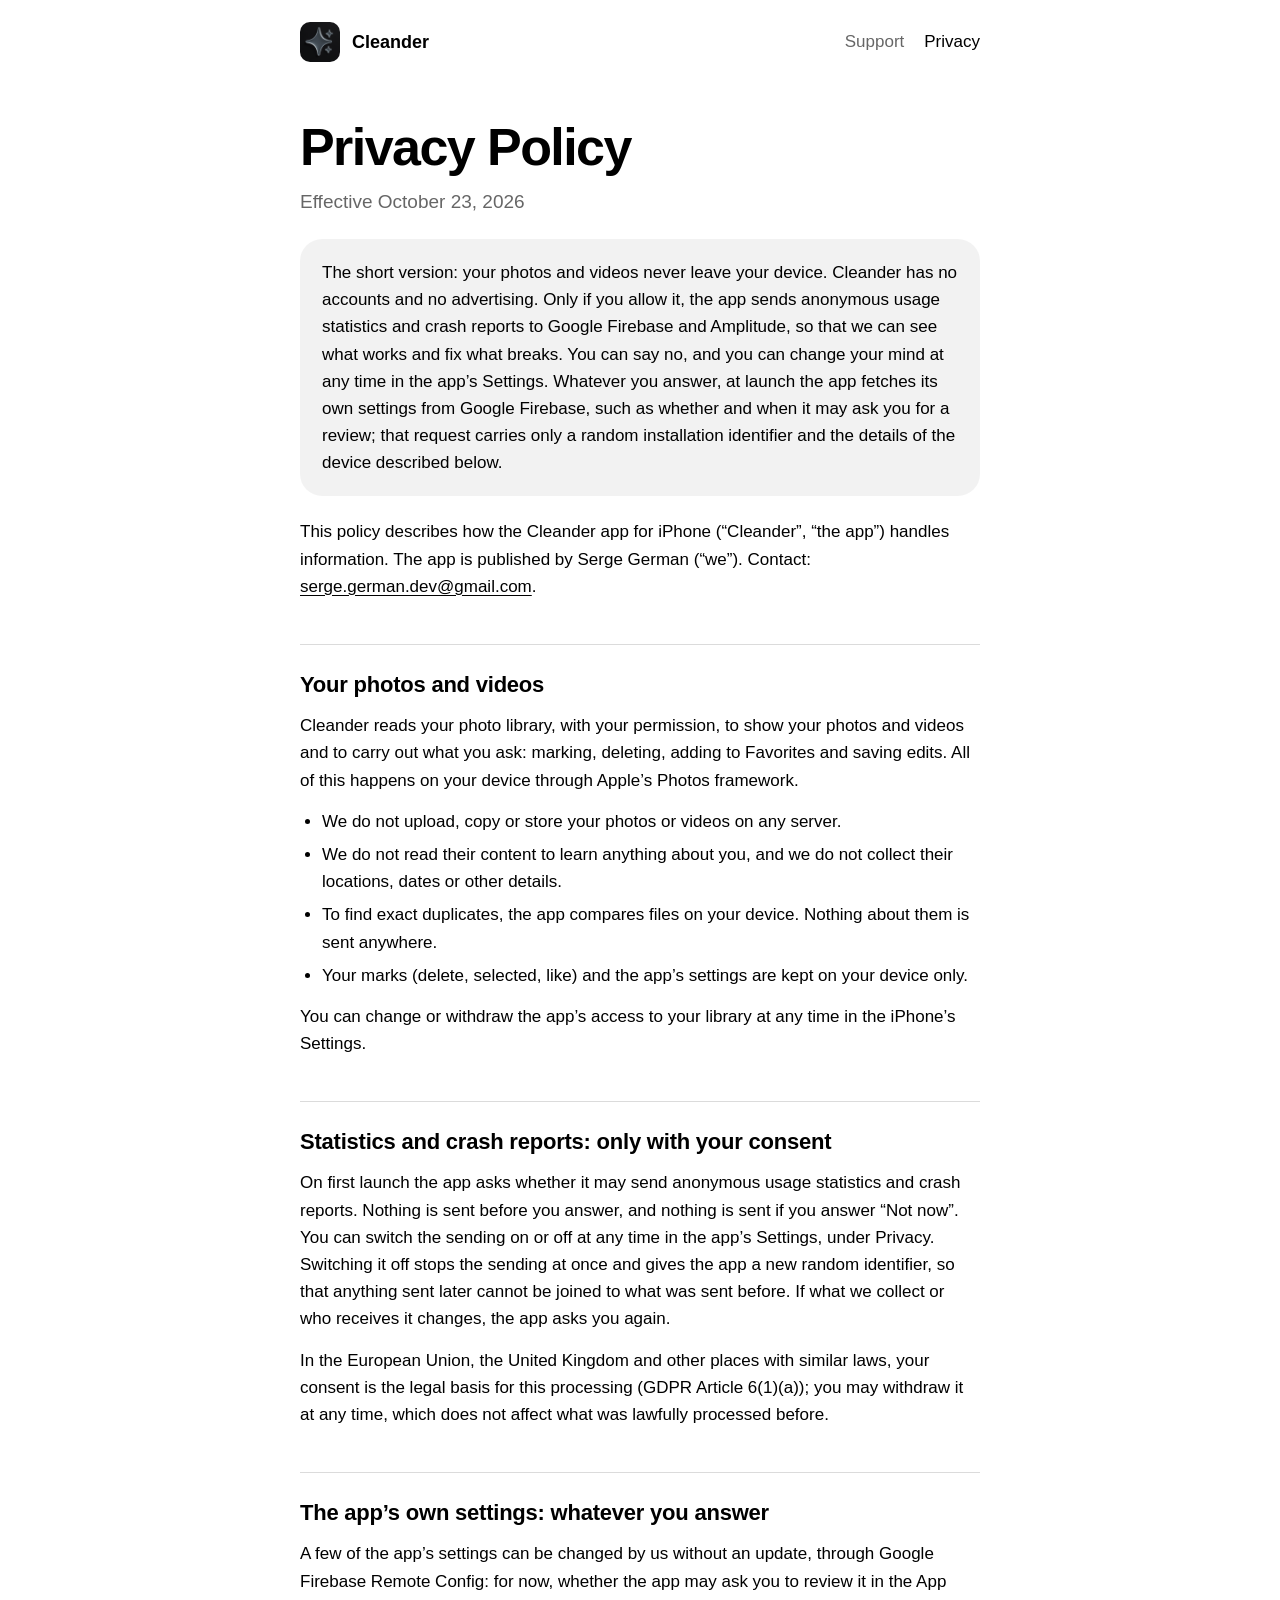
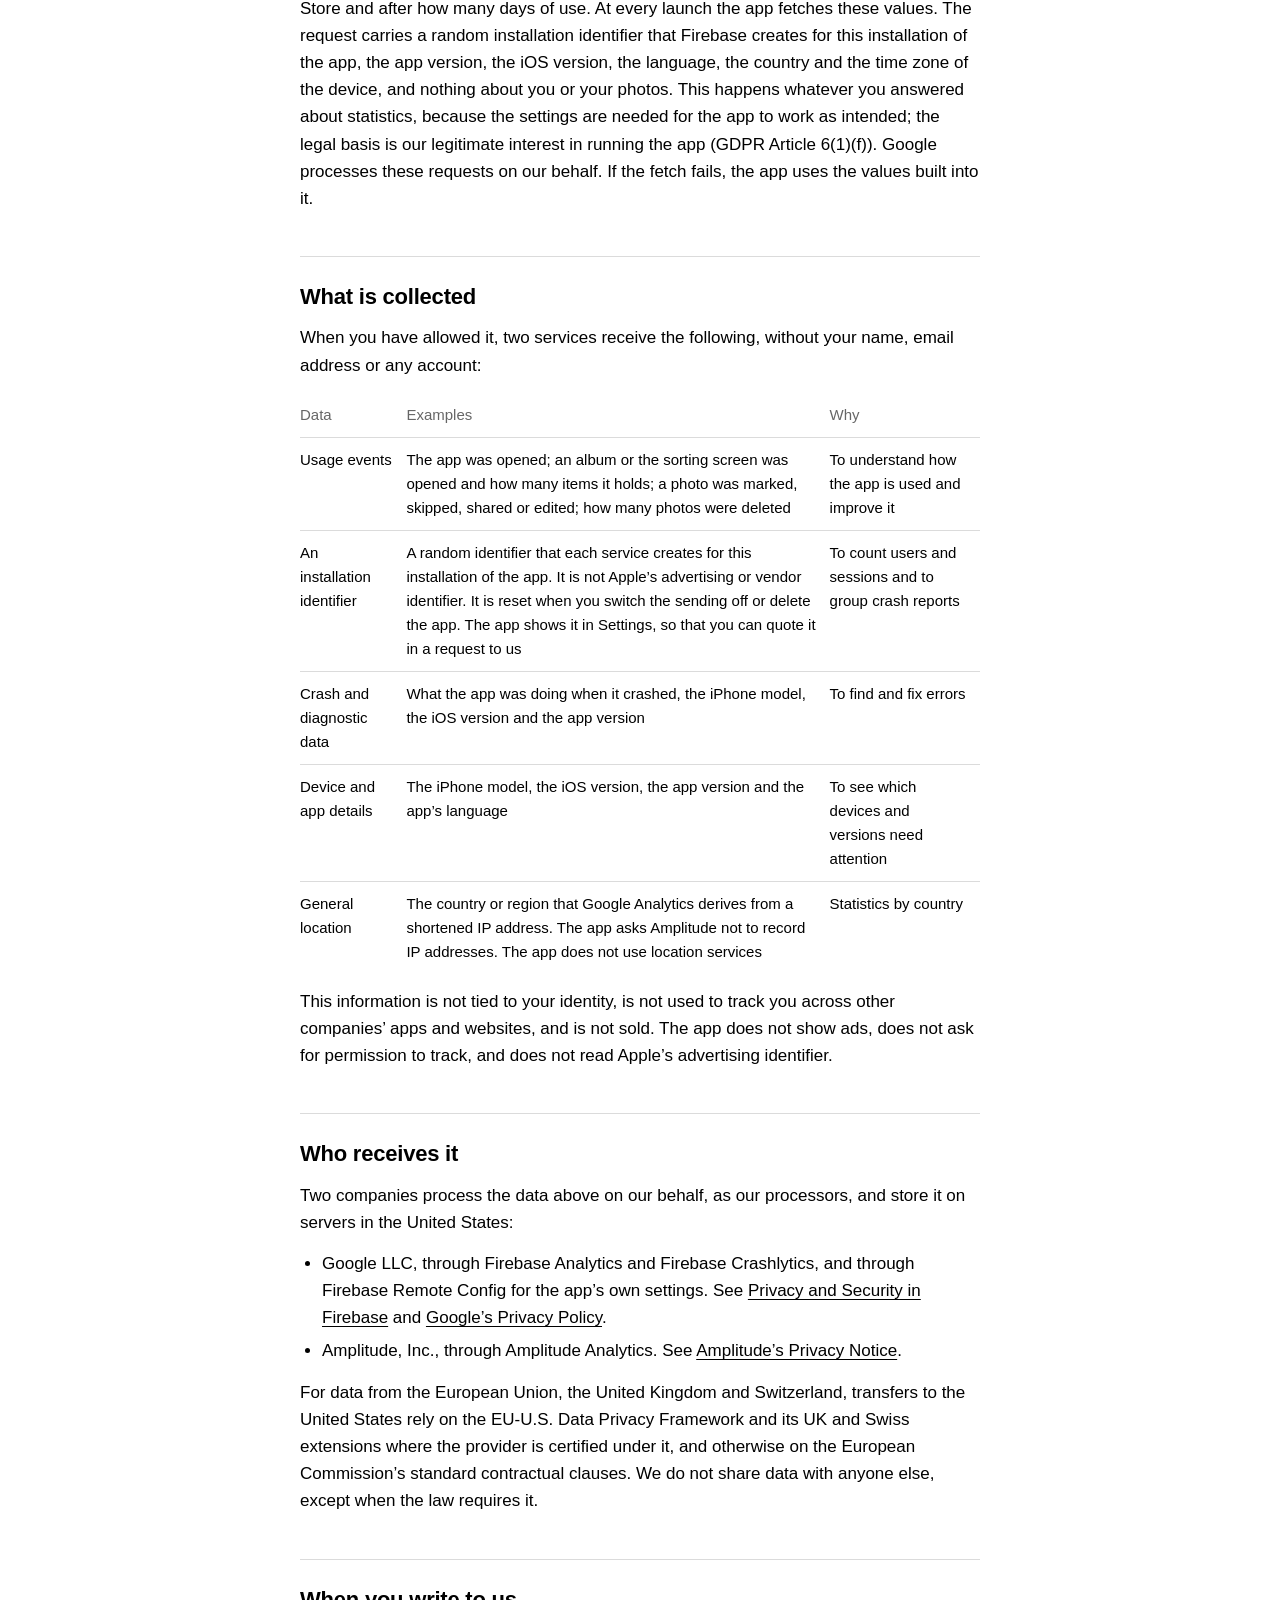
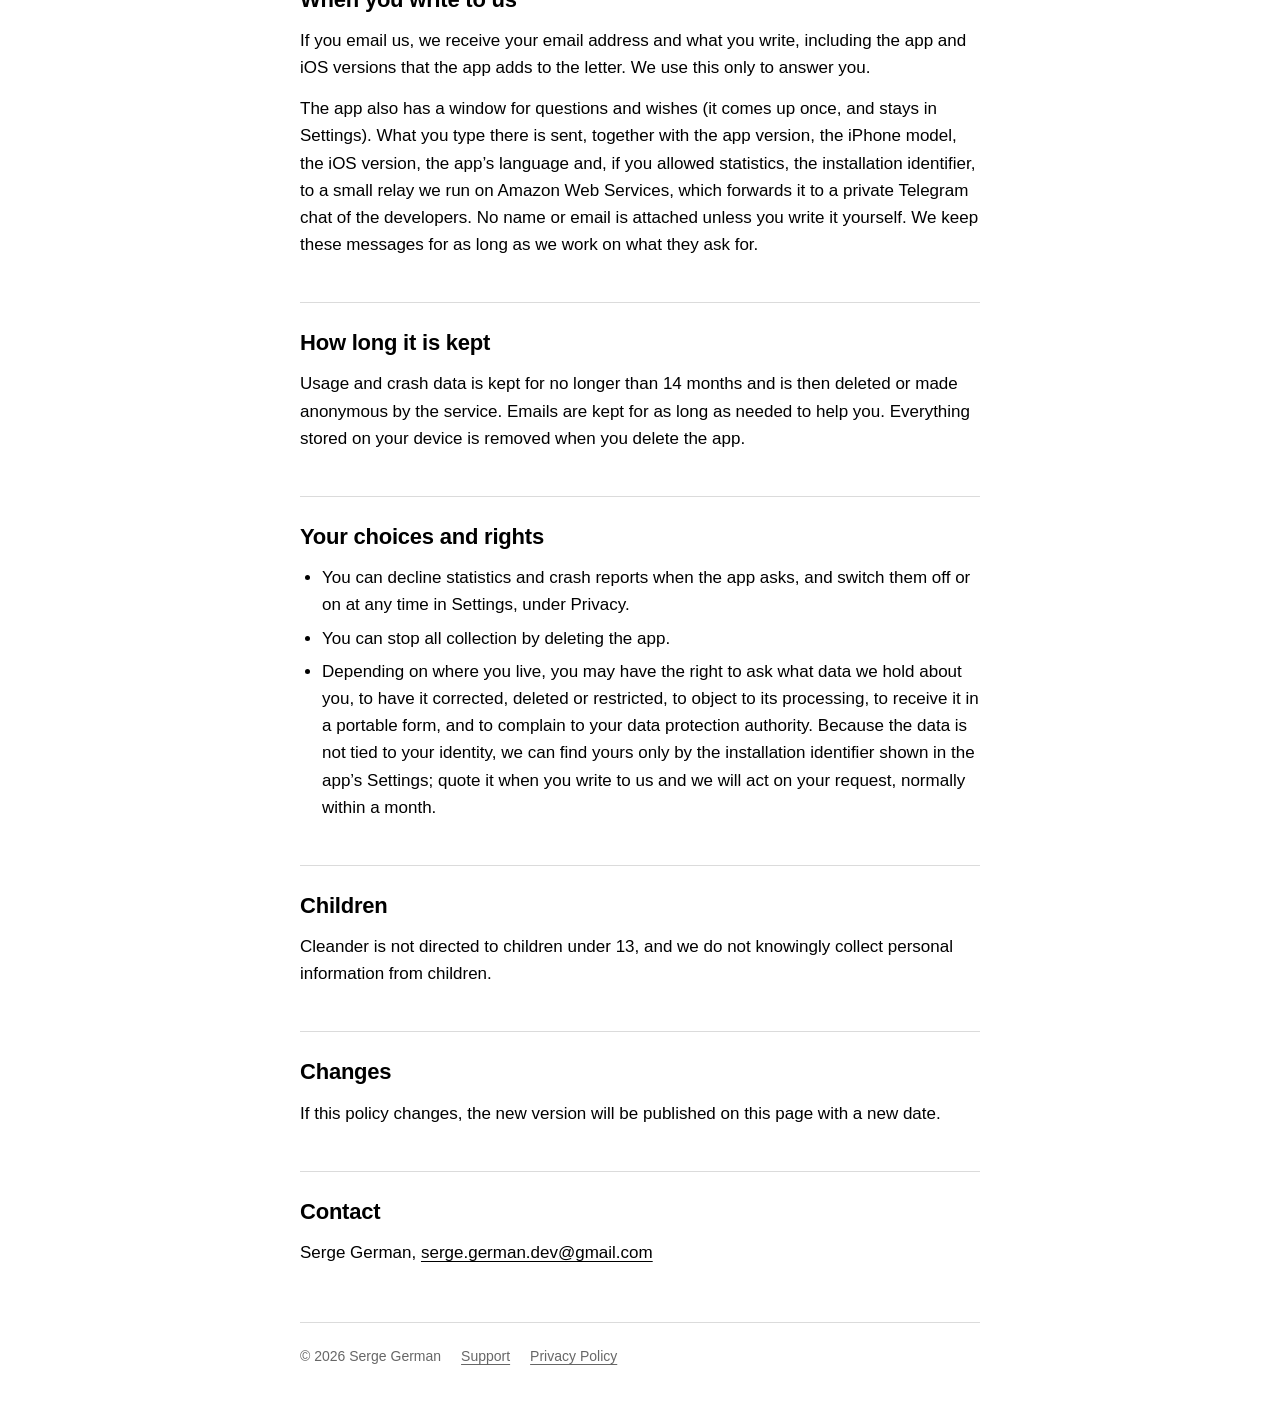
==== commit de9c77df: "Privacy policy effective October 23, 2026 (Cleander 1.9) Co-Authored-By: Claude Fable 5.1 <noreply@a" ====
--- a/privacy/index.html
+++ b/privacy/index.html
@@ -16,7 +16,7 @@
 </header>
 <main>
 <h1>Privacy Policy</h1>
-<p class="lead">Effective November 1, 2026</p>
+<p class="lead">Effective October 23, 2026</p>
 
 <div class="card">
   <p>The short version: your photos and videos never leave your device. Cleander has no accounts and no advertising. Only if you allow it, the app sends anonymous usage statistics and crash reports to Google Firebase and Amplitude, so that we can see what works and fix what breaks. You can say no, and you can change your mind at any time in the app’s Settings. Whatever you answer, at launch the app fetches its own settings from Google Firebase, such as whether and when it may ask you for a review; that request carries only a random installation identifier and the details of the device described below.</p>
